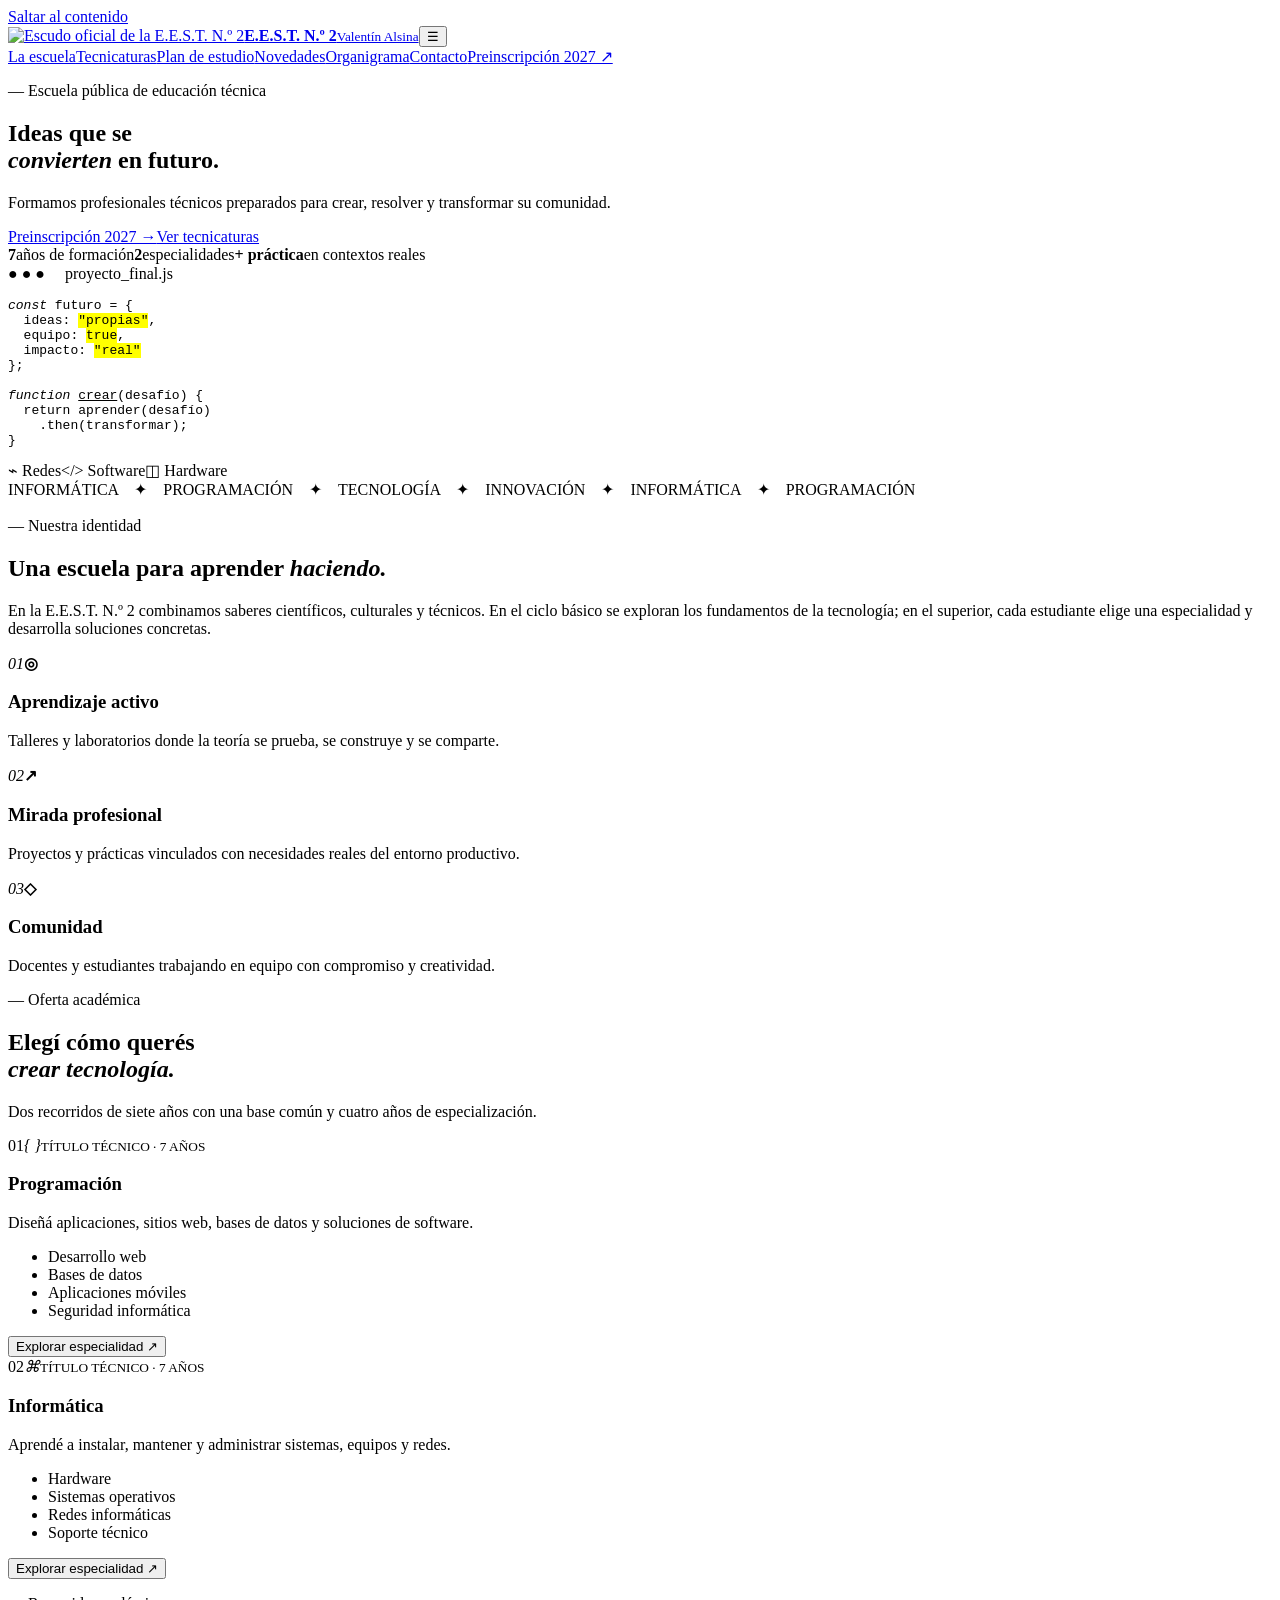
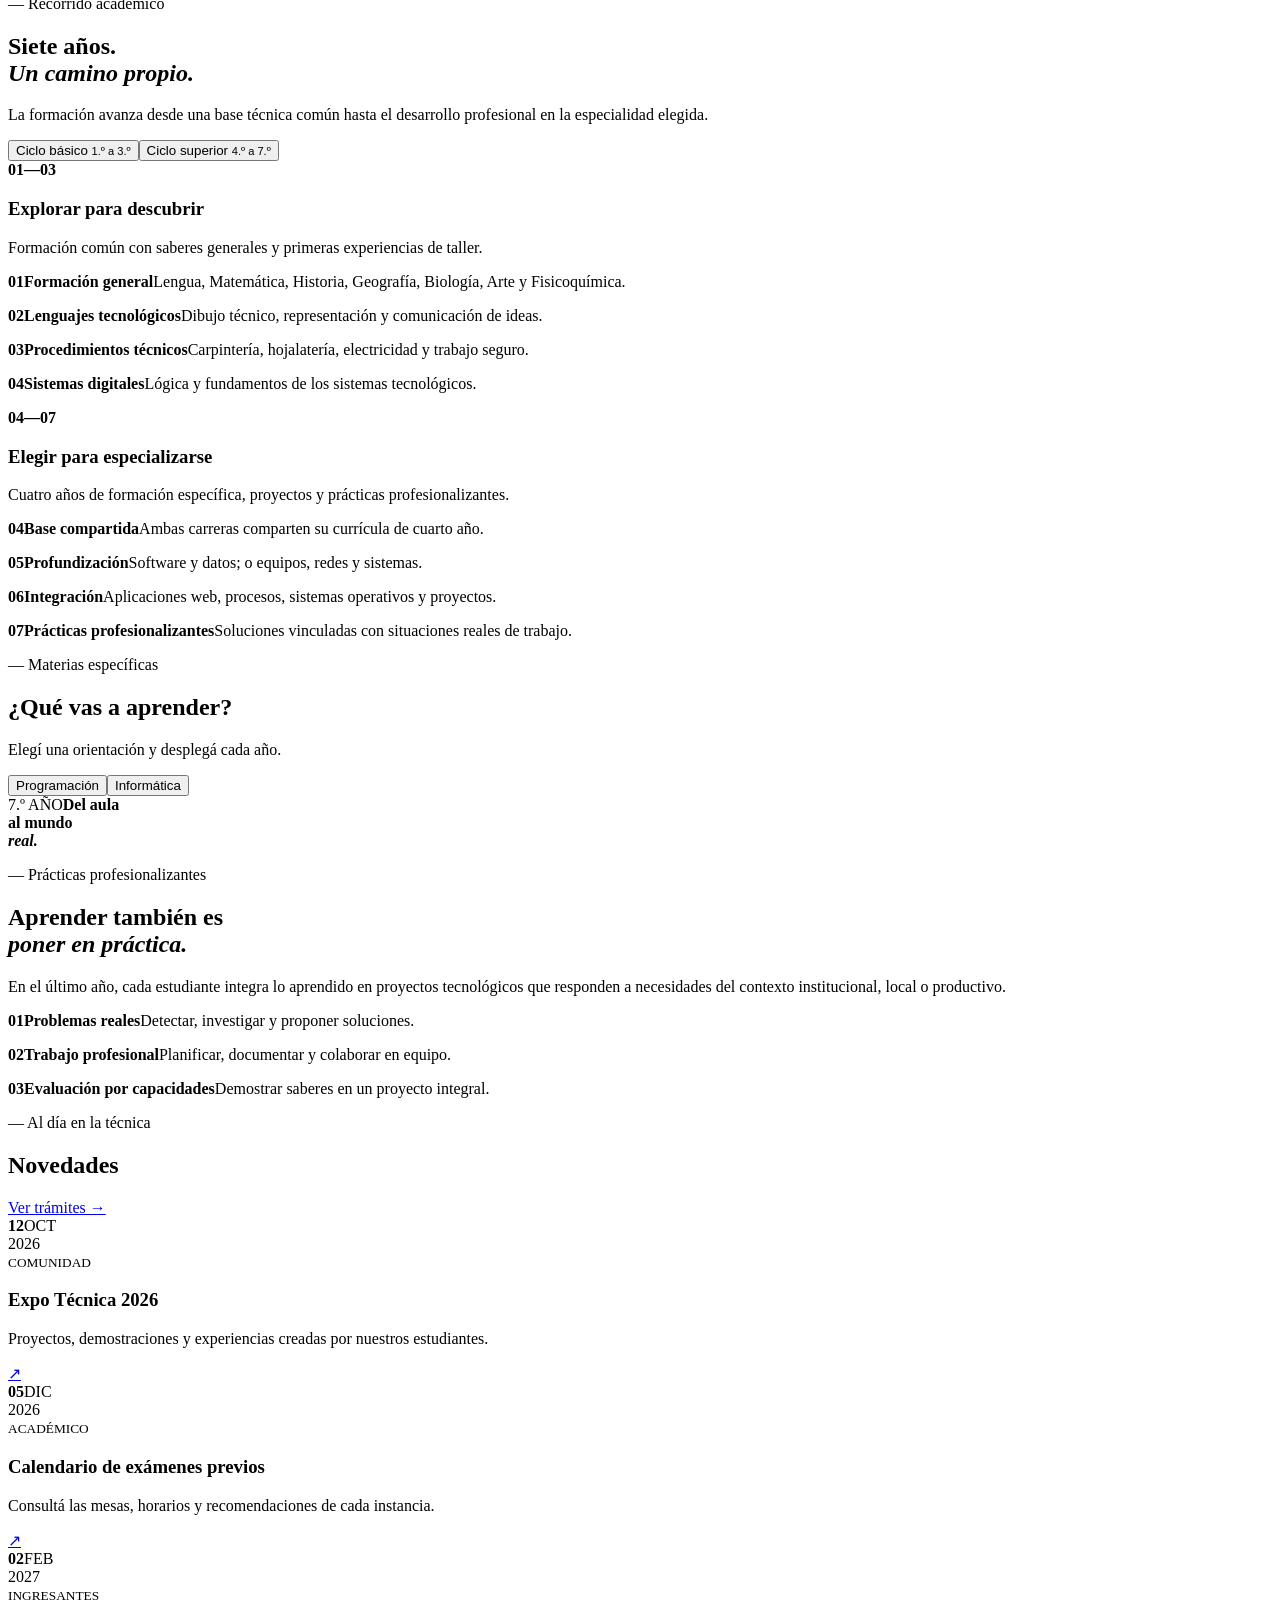
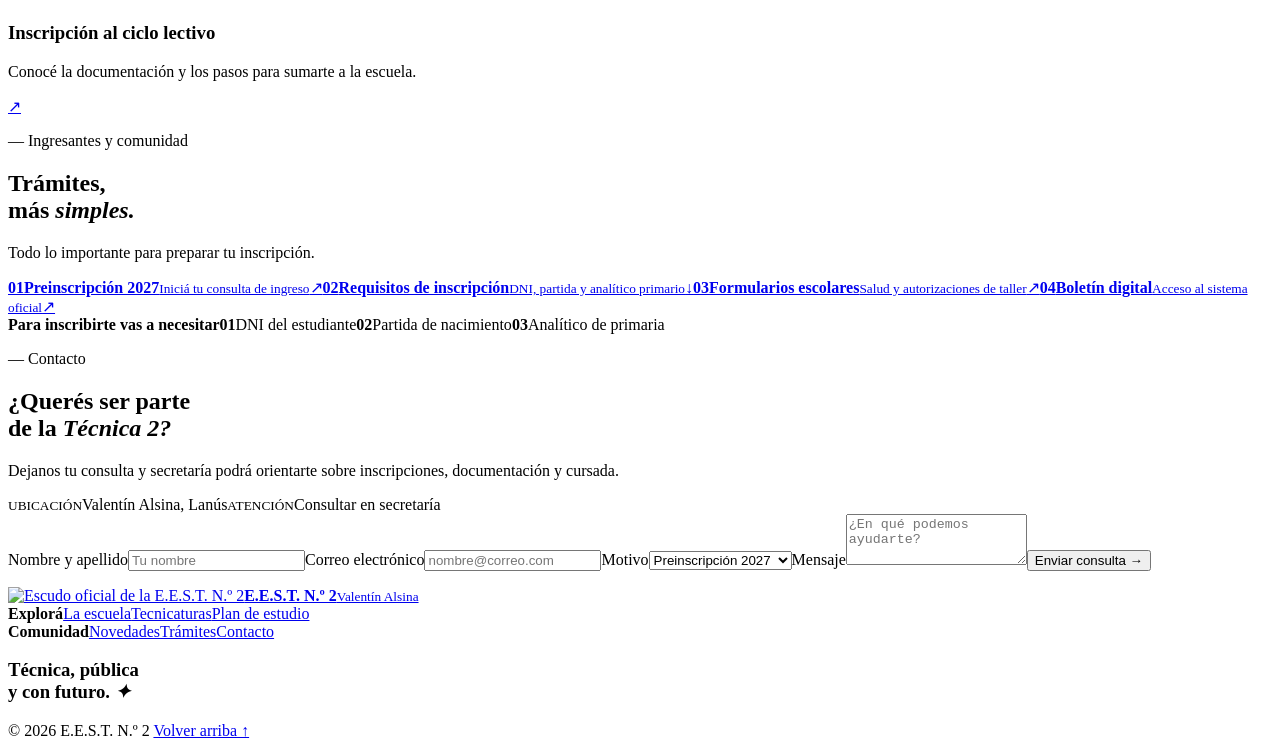
==== index.html @ 52949457 "Add files via upload" ====
<!doctype html>
<html lang="es"><head><meta charset="utf-8"><meta name="viewport" content="width=device-width,initial-scale=1"><meta name="description" content="Sitio institucional de la E.E.S.T. N.º 2 de Valentín Alsina"><title>E.E.S.T. N.º 2 | Valentín Alsina</title><link rel="preconnect" href="https://fonts.googleapis.com"><link rel="preconnect" href="https://fonts.gstatic.com" crossorigin><link href="https://fonts.googleapis.com/css2?family=DM+Sans:wght@400;500;600;700&family=Space+Grotesk:wght@500;600;700&display=swap" rel="stylesheet"><link rel="stylesheet" href="styles.css"></head>
<body><a class="skip" href="#main">Saltar al contenido</a>
<header><nav class="nav wrap"><a class="brand" href="#inicio"><img src="Escudo.png" alt="Escudo oficial de la E.E.S.T. N.º 2"><span><strong>E.E.S.T. N.º 2</strong><small>Valentín Alsina</small></span></a><button class="menu" aria-label="Abrir menú" aria-expanded="false">☰</button><div class="links"><a href="#escuela">La escuela</a><a href="#oferta">Tecnicaturas</a><a href="#plan">Plan de estudio</a><a href="#novedades">Novedades</a><a href="organigrama.html">Organigrama</a><a href="#contacto">Contacto</a><a class="top-cta" href="#tramites">Preinscripción 2027 ↗</a></div></nav></header>
<main id="main">
<section class="hero" id="inicio"><div class="wrap hero-grid"><div class="hero-copy reveal"><p class="eyebrow">— Escuela pública de educación técnica</p><h1>Ideas que se<br><em>convierten</em> en futuro.</h1><p class="lead">Formamos profesionales técnicos preparados para crear, resolver y transformar su comunidad.</p><div class="actions"><a class="btn yellow" href="#tramites">Preinscripción 2027 →</a><a class="btn outline" href="#oferta">Ver tecnicaturas</a></div><div class="stats"><span><b>7</b>años de formación</span><span><b>2</b>especialidades</span><span><b>+ práctica</b>en contextos reales</span></div></div><div class="visual reveal"><div class="code"><div class="dots">● ● ●　 proyecto_final.js</div><pre><i>const</i> futuro = {
  ideas: <mark>"propias"</mark>,
  equipo: <mark>true</mark>,
  impacto: <mark>"real"</mark>
};

<i>function</i> <u>crear</u>(desafío) {
  return aprender(desafío)
    .then(transformar);
}</pre></div><span class="chip c1">⌁ Redes</span><span class="chip c2">&lt;/&gt; Software</span><span class="chip c3">◫ Hardware</span></div></div><div class="ticker">INFORMÁTICA　✦　PROGRAMACIÓN　✦　TECNOLOGÍA　✦　INNOVACIÓN　✦　INFORMÁTICA　✦　PROGRAMACIÓN</div></section>

<section class="section" id="escuela"><div class="wrap intro"><div class="heading reveal"><p class="eyebrow blue">— Nuestra identidad</p><h2>Una escuela para aprender <em>haciendo.</em></h2></div><div class="intro-text reveal"><p>En la E.E.S.T. N.º 2 combinamos saberes científicos, culturales y técnicos. En el ciclo básico se exploran los fundamentos de la tecnología; en el superior, cada estudiante elige una especialidad y desarrolla soluciones concretas.</p></div></div><div class="wrap values"><article class="reveal"><i>01</i><b>◎</b><h3>Aprendizaje activo</h3><p>Talleres y laboratorios donde la teoría se prueba, se construye y se comparte.</p></article><article class="hot reveal"><i>02</i><b>↗</b><h3>Mirada profesional</h3><p>Proyectos y prácticas vinculados con necesidades reales del entorno productivo.</p></article><article class="reveal"><i>03</i><b>◇</b><h3>Comunidad</h3><p>Docentes y estudiantes trabajando en equipo con compromiso y creatividad.</p></article></div></section>

<section class="section dark" id="oferta"><div class="wrap"><div class="heading center reveal"><p class="eyebrow">— Oferta académica</p><h2>Elegí cómo querés<br><em>crear tecnología.</em></h2><p>Dos recorridos de siete años con una base común y cuatro años de especialización.</p></div><div class="programs"><article class="program cyan reveal"><span>01</span><i>{ }</i><small>TÍTULO TÉCNICO · 7 AÑOS</small><h3>Programación</h3><p>Diseñá aplicaciones, sitios web, bases de datos y soluciones de software.</p><ul><li>Desarrollo web</li><li>Bases de datos</li><li>Aplicaciones móviles</li><li>Seguridad informática</li></ul><button data-program="Programación">Explorar especialidad ↗</button></article><article class="program gold reveal"><span>02</span><i>⌘</i><small>TÍTULO TÉCNICO · 7 AÑOS</small><h3>Informática</h3><p>Aprendé a instalar, mantener y administrar sistemas, equipos y redes.</p><ul><li>Hardware</li><li>Sistemas operativos</li><li>Redes informáticas</li><li>Soporte técnico</li></ul><button data-program="Informática">Explorar especialidad ↗</button></article></div></div></section>

<section class="section white" id="plan"><div class="wrap"><div class="study-head reveal"><div class="heading"><p class="eyebrow blue">— Recorrido académico</p><h2>Siete años.<br><em>Un camino propio.</em></h2></div><p>La formación avanza desde una base técnica común hasta el desarrollo profesional en la especialidad elegida.</p></div><div class="tabs" role="tablist"><button class="active" data-cycle="basico">Ciclo básico <small>1.º a 3.º</small></button><button data-cycle="superior">Ciclo superior <small>4.º a 7.º</small></button></div><div class="cycle active" id="basico"><aside><b>01—03</b><h3>Explorar para descubrir</h3><p>Formación común con saberes generales y primeras experiencias de taller.</p></aside><div class="subjects"><p><b>01</b><span><strong>Formación general</strong>Lengua, Matemática, Historia, Geografía, Biología, Arte y Fisicoquímica.</span></p><p><b>02</b><span><strong>Lenguajes tecnológicos</strong>Dibujo técnico, representación y comunicación de ideas.</span></p><p><b>03</b><span><strong>Procedimientos técnicos</strong>Carpintería, hojalatería, electricidad y trabajo seguro.</span></p><p><b>04</b><span><strong>Sistemas digitales</strong>Lógica y fundamentos de los sistemas tecnológicos.</span></p></div></div><div class="cycle" id="superior"><aside><b>04—07</b><h3>Elegir para especializarse</h3><p>Cuatro años de formación específica, proyectos y prácticas profesionalizantes.</p></aside><div class="subjects"><p><b>04</b><span><strong>Base compartida</strong>Ambas carreras comparten su currícula de cuarto año.</span></p><p><b>05</b><span><strong>Profundización</strong>Software y datos; o equipos, redes y sistemas.</span></p><p><b>06</b><span><strong>Integración</strong>Aplicaciones web, procesos, sistemas operativos y proyectos.</span></p><p><b>07</b><span><strong>Prácticas profesionalizantes</strong>Soluciones vinculadas con situaciones reales de trabajo.</span></p></div></div></div></section>

<section class="section"><div class="wrap narrow"><div class="heading reveal"><p class="eyebrow blue">— Materias específicas</p><h2>¿Qué vas a aprender?</h2><p>Elegí una orientación y desplegá cada año.</p></div><div class="orient"><button class="active" data-orient="prog">Programación</button><button data-orient="info">Informática</button></div><div id="accordion"></div></div></section>

<section class="section practice"><div class="wrap practice-grid"><div class="practice-art reveal"><span>7.º AÑO</span><b>Del aula<br>al mundo<br><em>real.</em></b></div><div class="practice-copy reveal"><p class="eyebrow">— Prácticas profesionalizantes</p><h2>Aprender también es<br><em>poner en práctica.</em></h2><p>En el último año, cada estudiante integra lo aprendido en proyectos tecnológicos que responden a necesidades del contexto institucional, local o productivo.</p><div class="points"><p><b>01</b><span><strong>Problemas reales</strong>Detectar, investigar y proponer soluciones.</span></p><p><b>02</b><span><strong>Trabajo profesional</strong>Planificar, documentar y colaborar en equipo.</span></p><p><b>03</b><span><strong>Evaluación por capacidades</strong>Demostrar saberes en un proyecto integral.</span></p></div></div></div></section>

<section class="section" id="novedades"><div class="wrap"><div class="news-head reveal"><div class="heading"><p class="eyebrow blue">— Al día en la técnica</p><h2>Novedades</h2></div><a class="text-link" href="#tramites">Ver trámites →</a></div><div class="news"><article class="cyan reveal"><time><b>12</b>OCT<br>2026</time><div><small>COMUNIDAD</small><h3>Expo Técnica 2026</h3><p>Proyectos, demostraciones y experiencias creadas por nuestros estudiantes.</p><a href="#contacto">↗</a></div></article><article class="reveal"><time><b>05</b>DIC<br>2026</time><div><small>ACADÉMICO</small><h3>Calendario de exámenes previos</h3><p>Consultá las mesas, horarios y recomendaciones de cada instancia.</p><a href="#contacto">↗</a></div></article><article class="reveal"><time><b>02</b>FEB<br>2027</time><div><small>INGRESANTES</small><h3>Inscripción al ciclo lectivo</h3><p>Conocé la documentación y los pasos para sumarte a la escuela.</p><a href="#tramites">↗</a></div></article></div></div></section>

<section class="section white" id="tramites"><div class="wrap procedures"><div class="heading reveal"><p class="eyebrow blue">— Ingresantes y comunidad</p><h2>Trámites,<br>más <em>simples.</em></h2><p>Todo lo importante para preparar tu inscripción.</p></div><div class="procedure-list reveal"><a href="#contacto"><b>01</b><span><strong>Preinscripción 2027</strong><small>Iniciá tu consulta de ingreso</small></span>↗</a><a href="#requisitos"><b>02</b><span><strong>Requisitos de inscripción</strong><small>DNI, partida y analítico primario</small></span>↓</a><a href="#contacto"><b>03</b><span><strong>Formularios escolares</strong><small>Salud y autorizaciones de taller</small></span>↗</a><a href="#contacto"><b>04</b><span><strong>Boletín digital</strong><small>Acceso al sistema oficial</small></span>↗</a></div></div><div class="wrap requirements" id="requisitos"><strong>Para inscribirte vas a necesitar</strong><span><b>01</b>DNI del estudiante</span><span><b>02</b>Partida de nacimiento</span><span><b>03</b>Analítico de primaria</span></div></section>

<section class="contact" id="contacto"><div class="wrap contact-grid"><div class="heading reveal"><p class="eyebrow">— Contacto</p><h2>¿Querés ser parte<br>de la <em>Técnica 2?</em></h2><p>Dejanos tu consulta y secretaría podrá orientarte sobre inscripciones, documentación y cursada.</p><div class="contact-data"><span><small>UBICACIÓN</small>Valentín Alsina, Lanús</span><span><small>ATENCIÓN</small>Consultar en secretaría</span></div></div><form class="reveal" id="form"><label>Nombre y apellido<input required placeholder="Tu nombre"></label><label>Correo electrónico<input required type="email" placeholder="nombre@correo.com"></label><label>Motivo<select><option>Preinscripción 2027</option><option>Consulta académica</option><option>Documentación</option><option>Otra consulta</option></select></label><label class="wide">Mensaje<textarea required rows="3" placeholder="¿En qué podemos ayudarte?"></textarea></label><button class="btn yellow wide">Enviar consulta →</button><p class="status wide" role="status"></p></form></div></section>
</main>
<footer><div class="wrap footer"><a class="brand" href="#inicio"><img src="Escudo.png" alt="Escudo oficial de la E.E.S.T. N.º 2"><span><strong>E.E.S.T. N.º 2</strong><small>Valentín Alsina</small></span></a><div><strong>Explorá</strong><a href="#escuela">La escuela</a><a href="#oferta">Tecnicaturas</a><a href="#plan">Plan de estudio</a></div><div><strong>Comunidad</strong><a href="#novedades">Novedades</a><a href="#tramites">Trámites</a><a href="#contacto">Contacto</a></div><h3>Técnica, pública<br>y con futuro. <em>✦</em></h3></div><div class="wrap copy">© 2026 E.E.S.T. N.º 2 <a href="#inicio">Volver arriba ↑</a></div></footer>
<dialog><button class="close">×</button><div id="modal"></div></dialog><script src="script.js"></script></body></html>
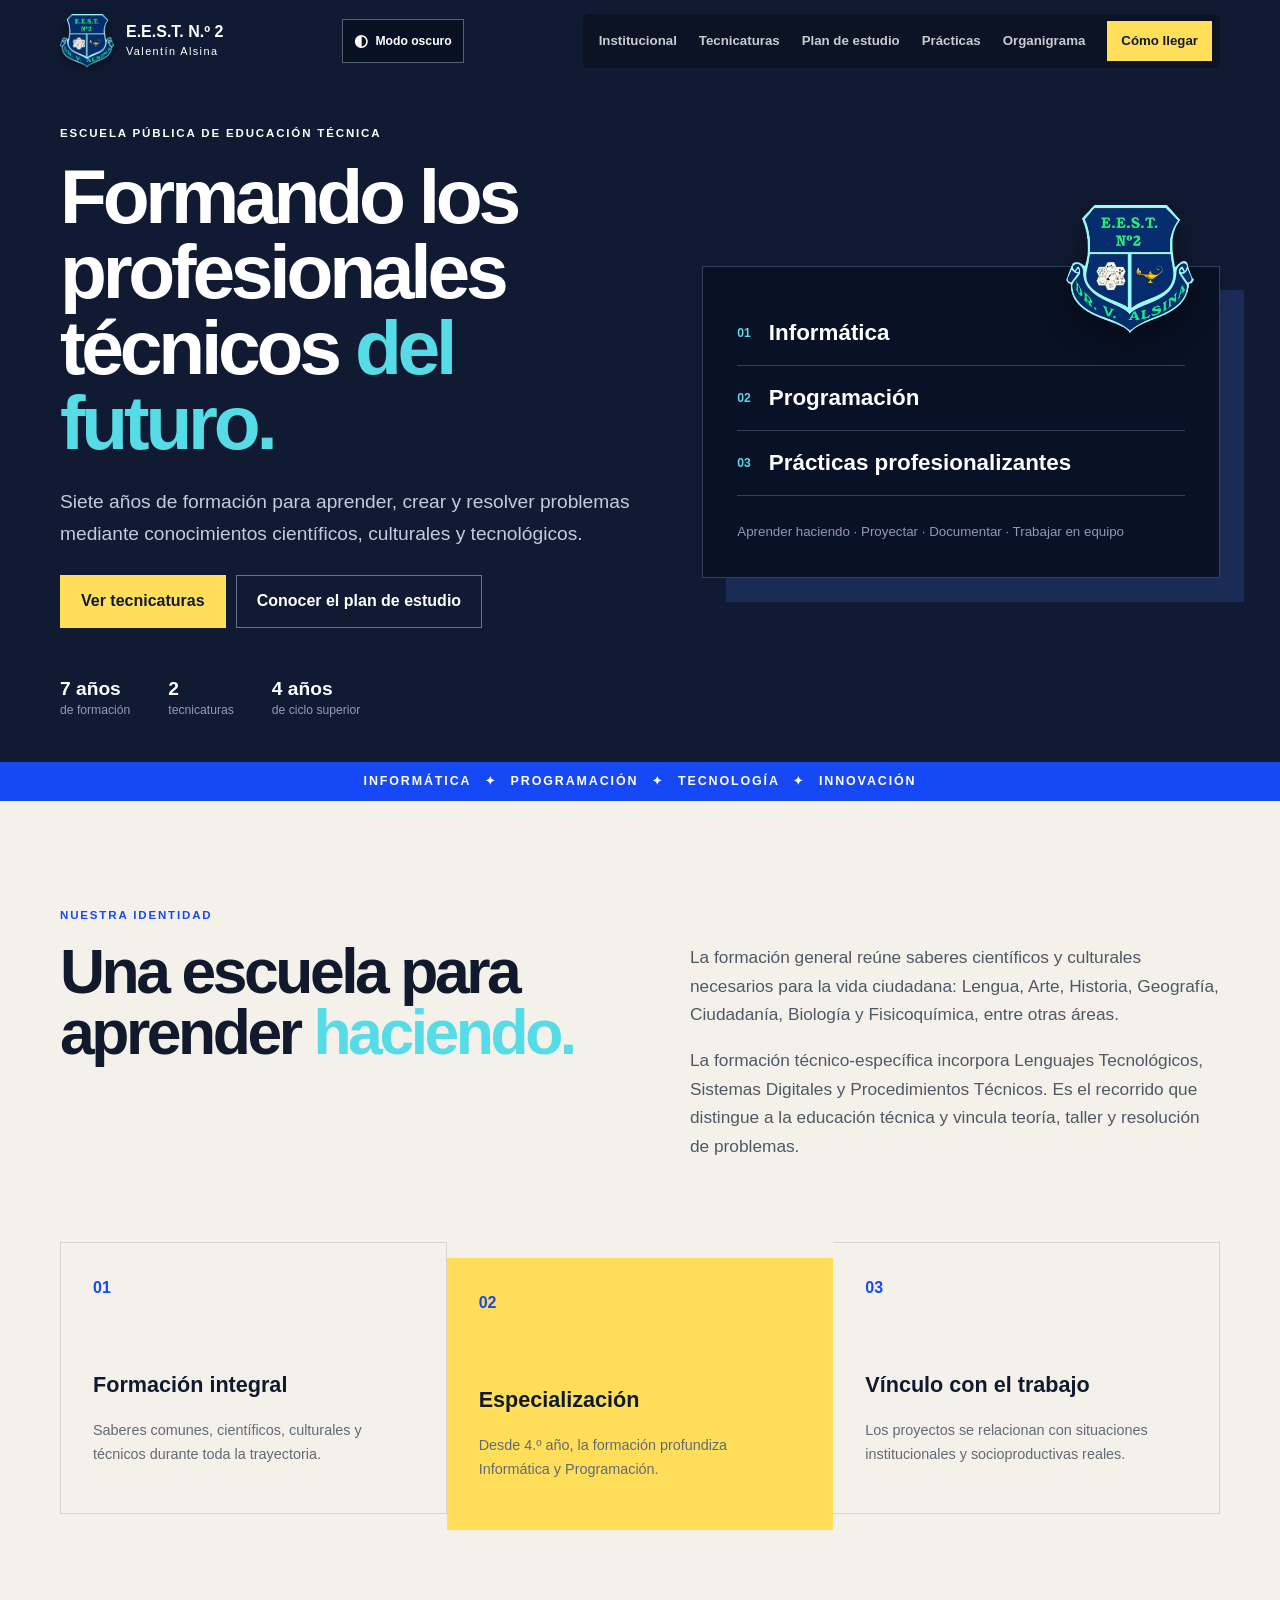
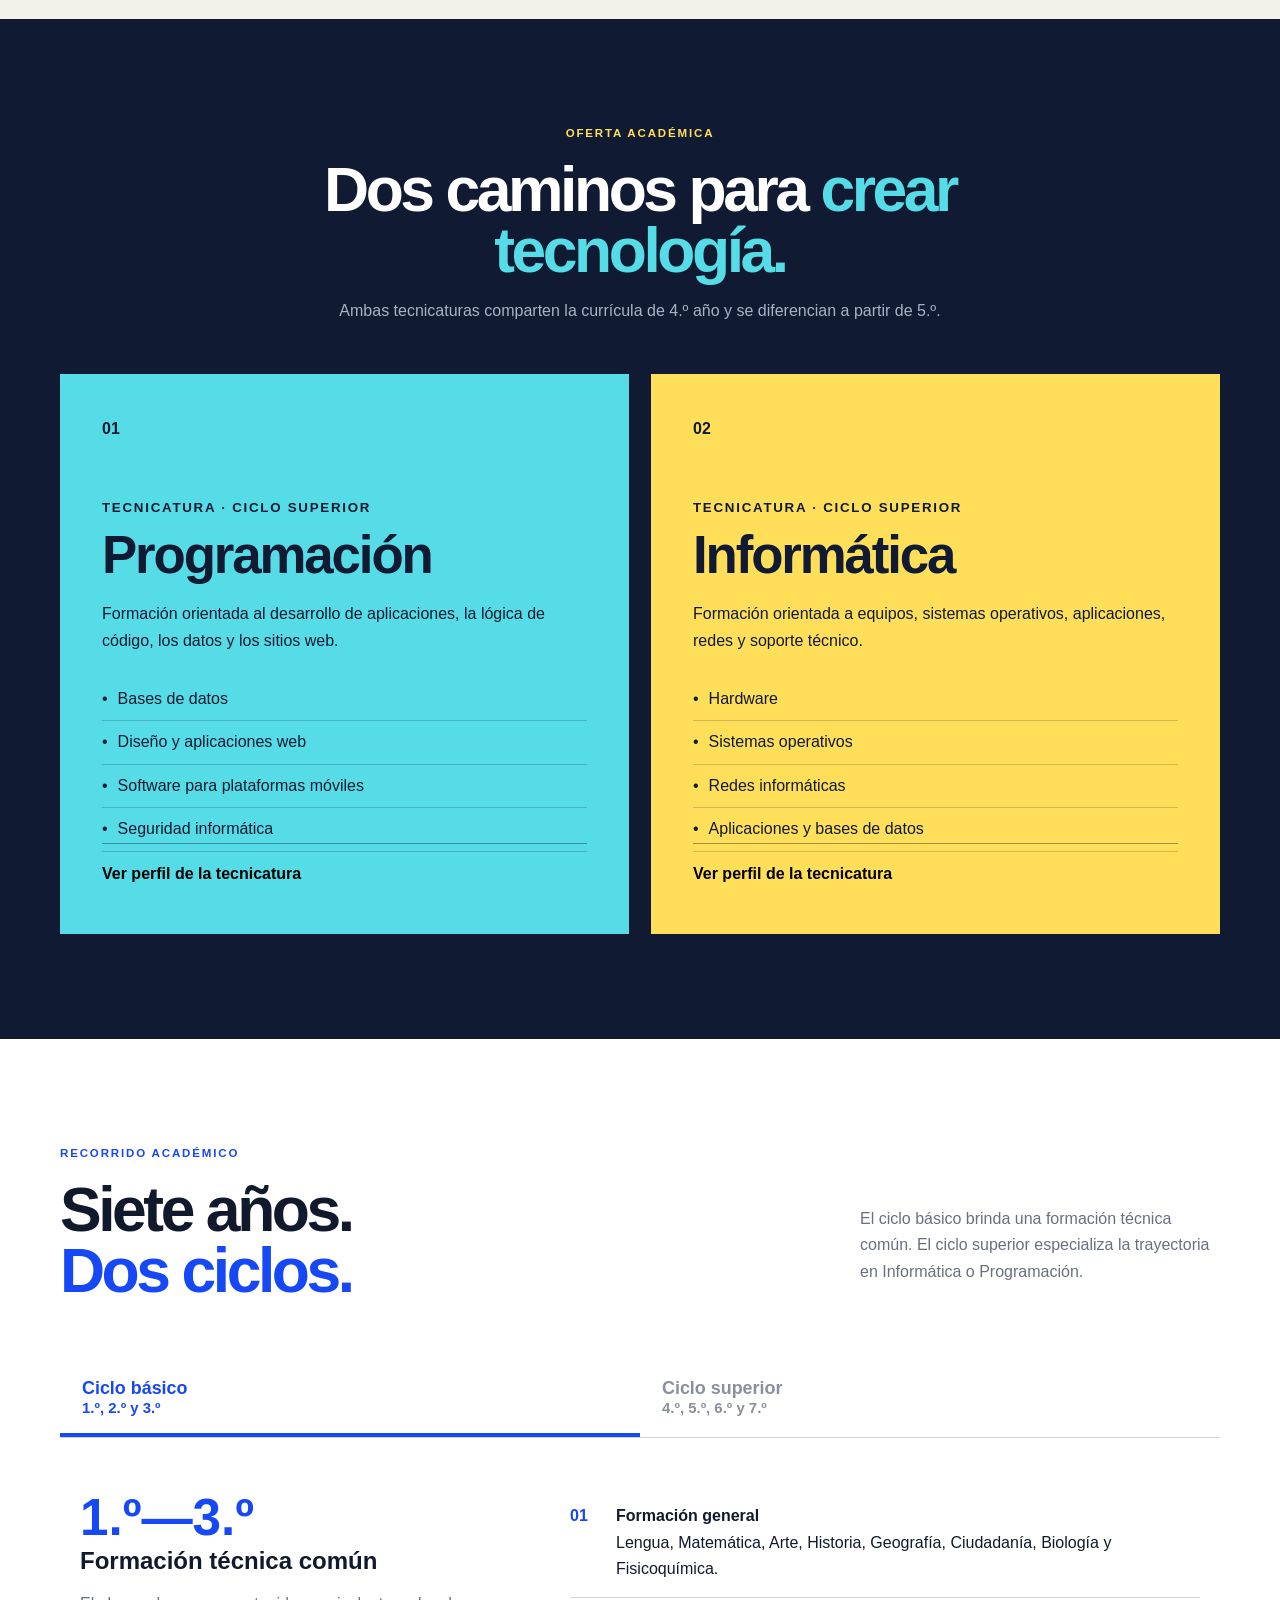
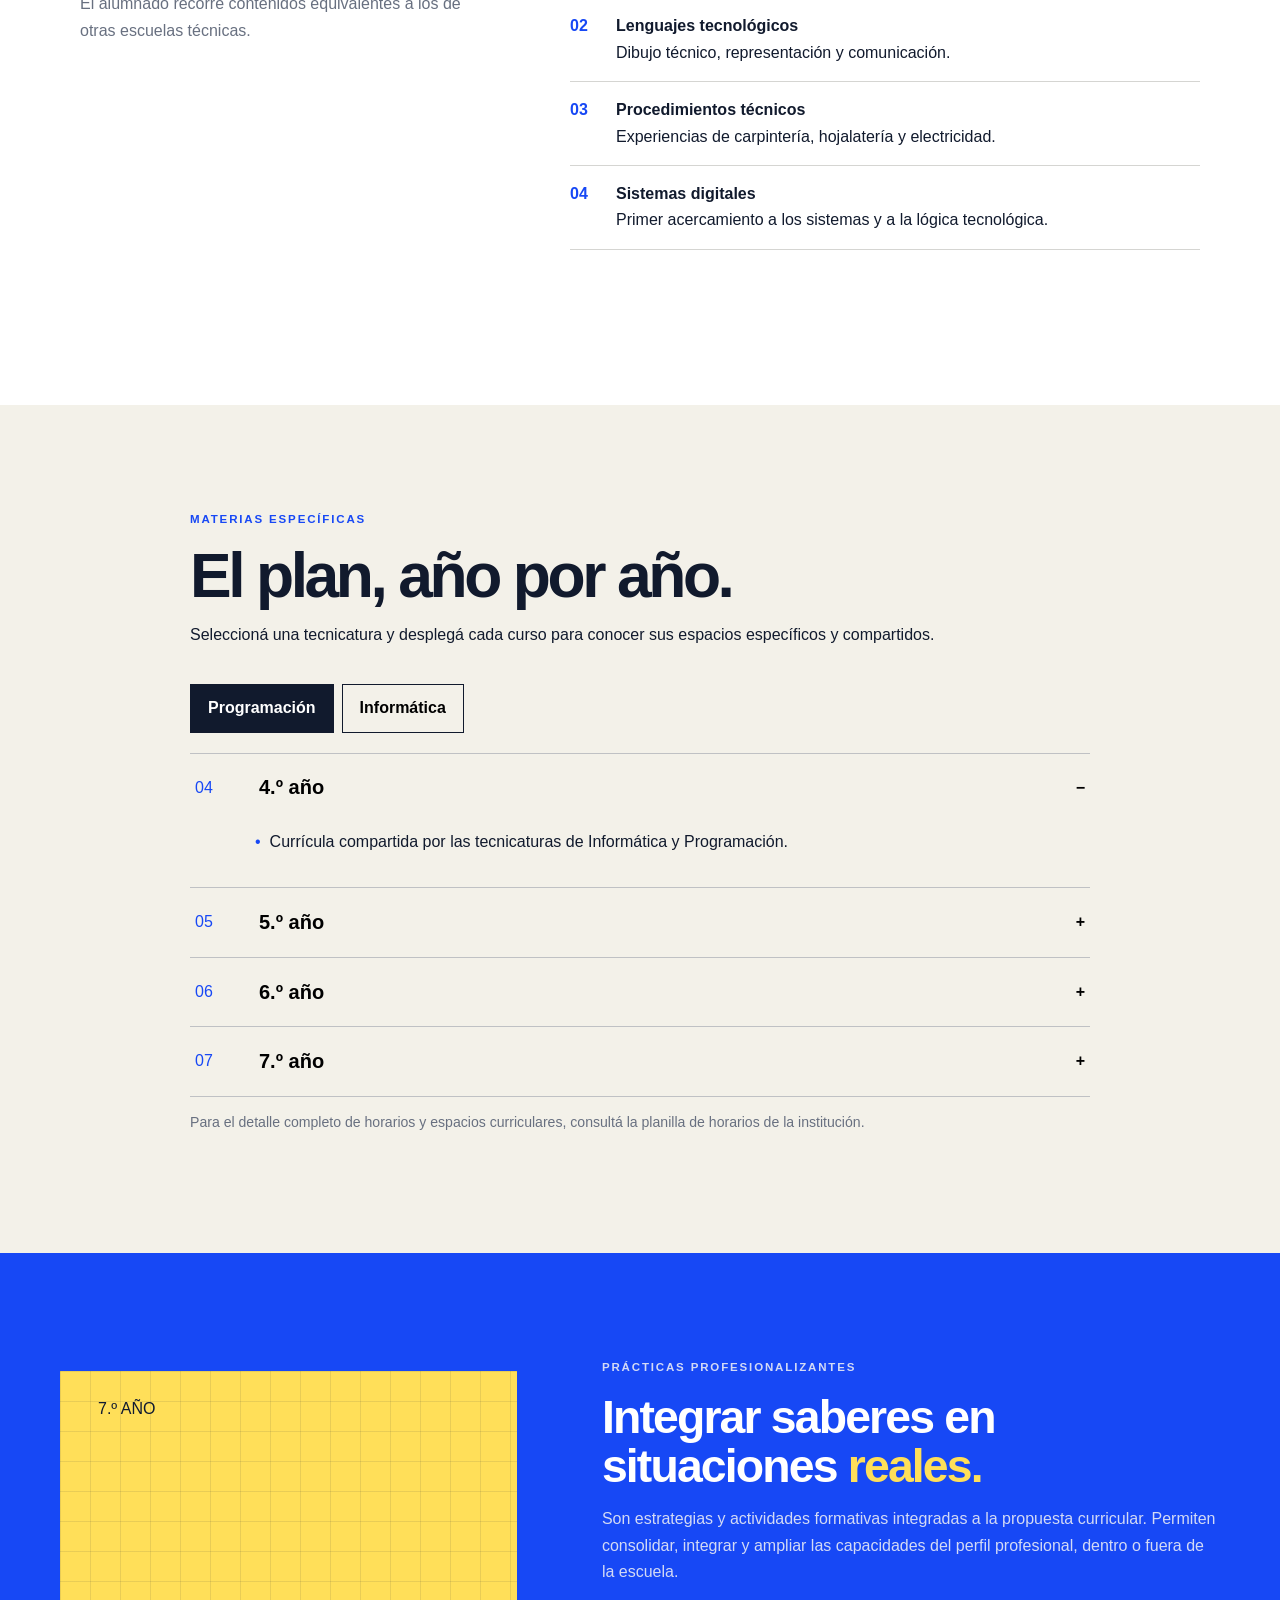
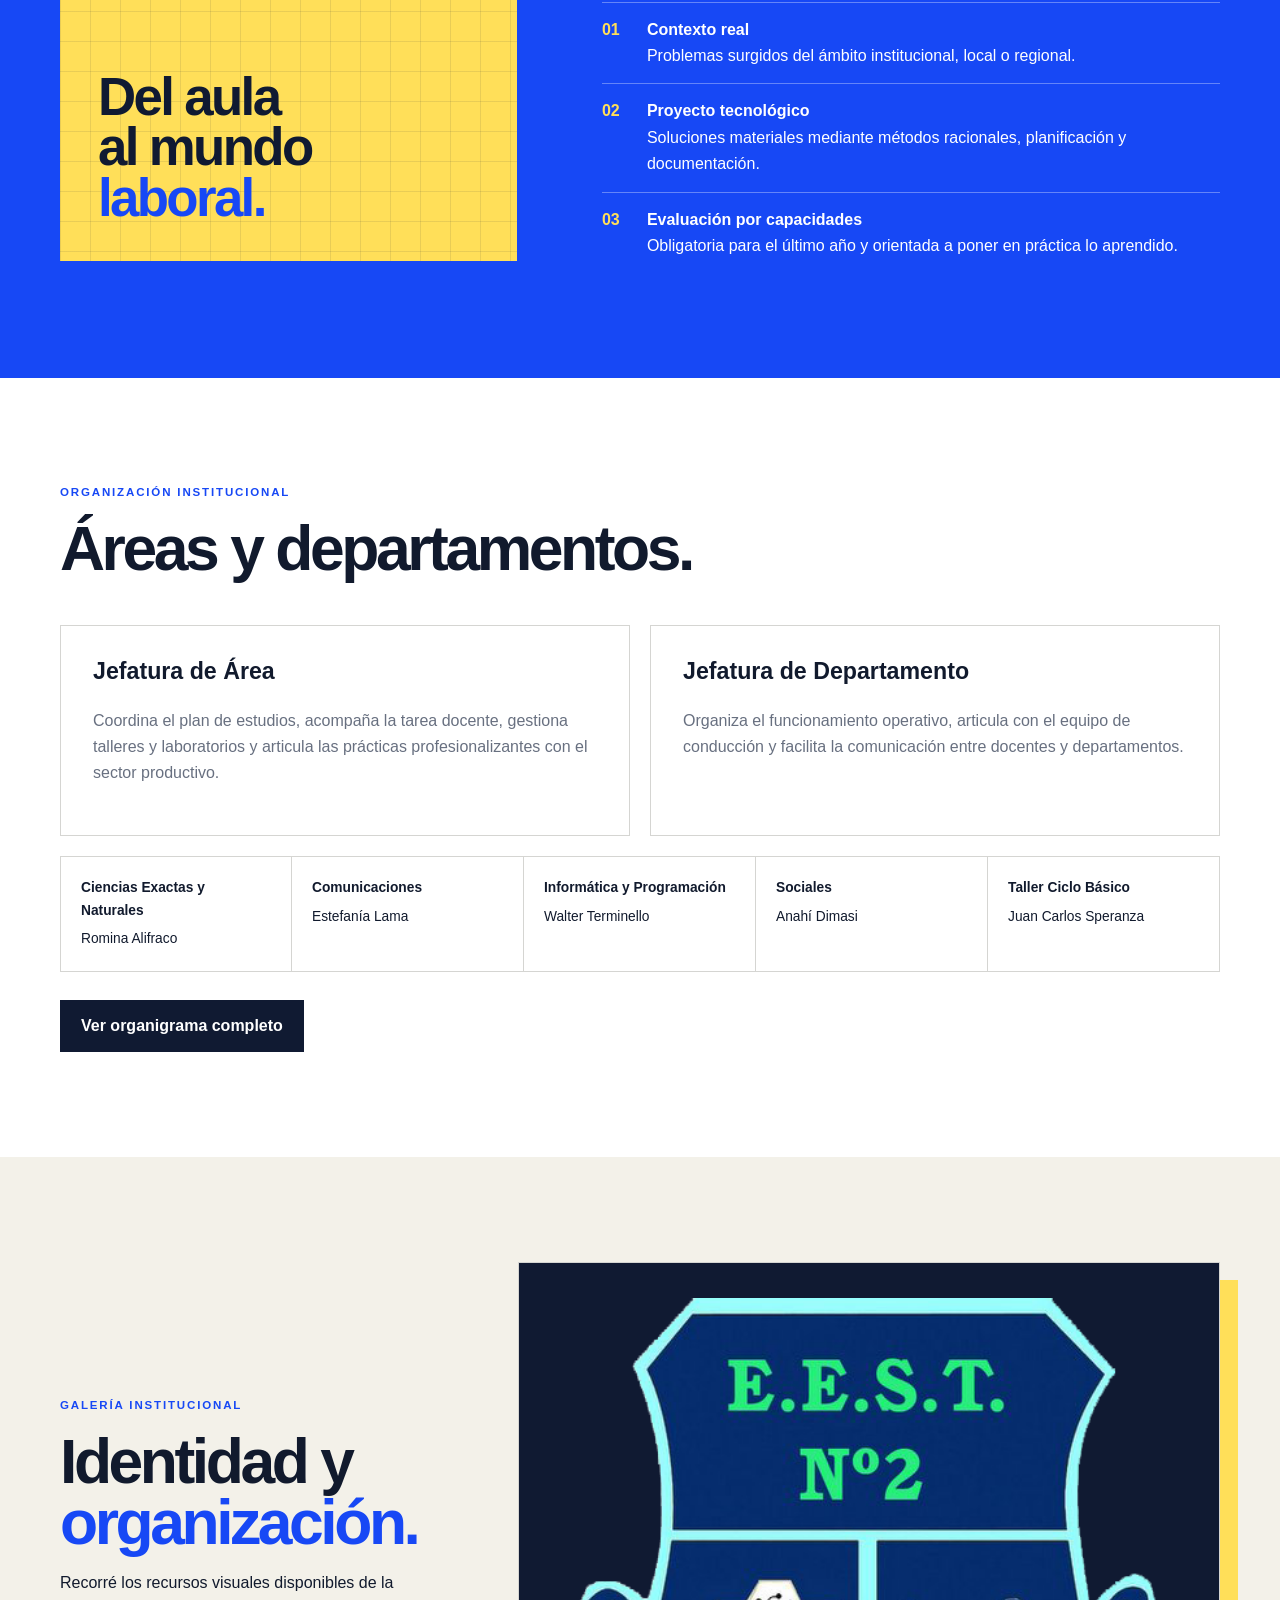
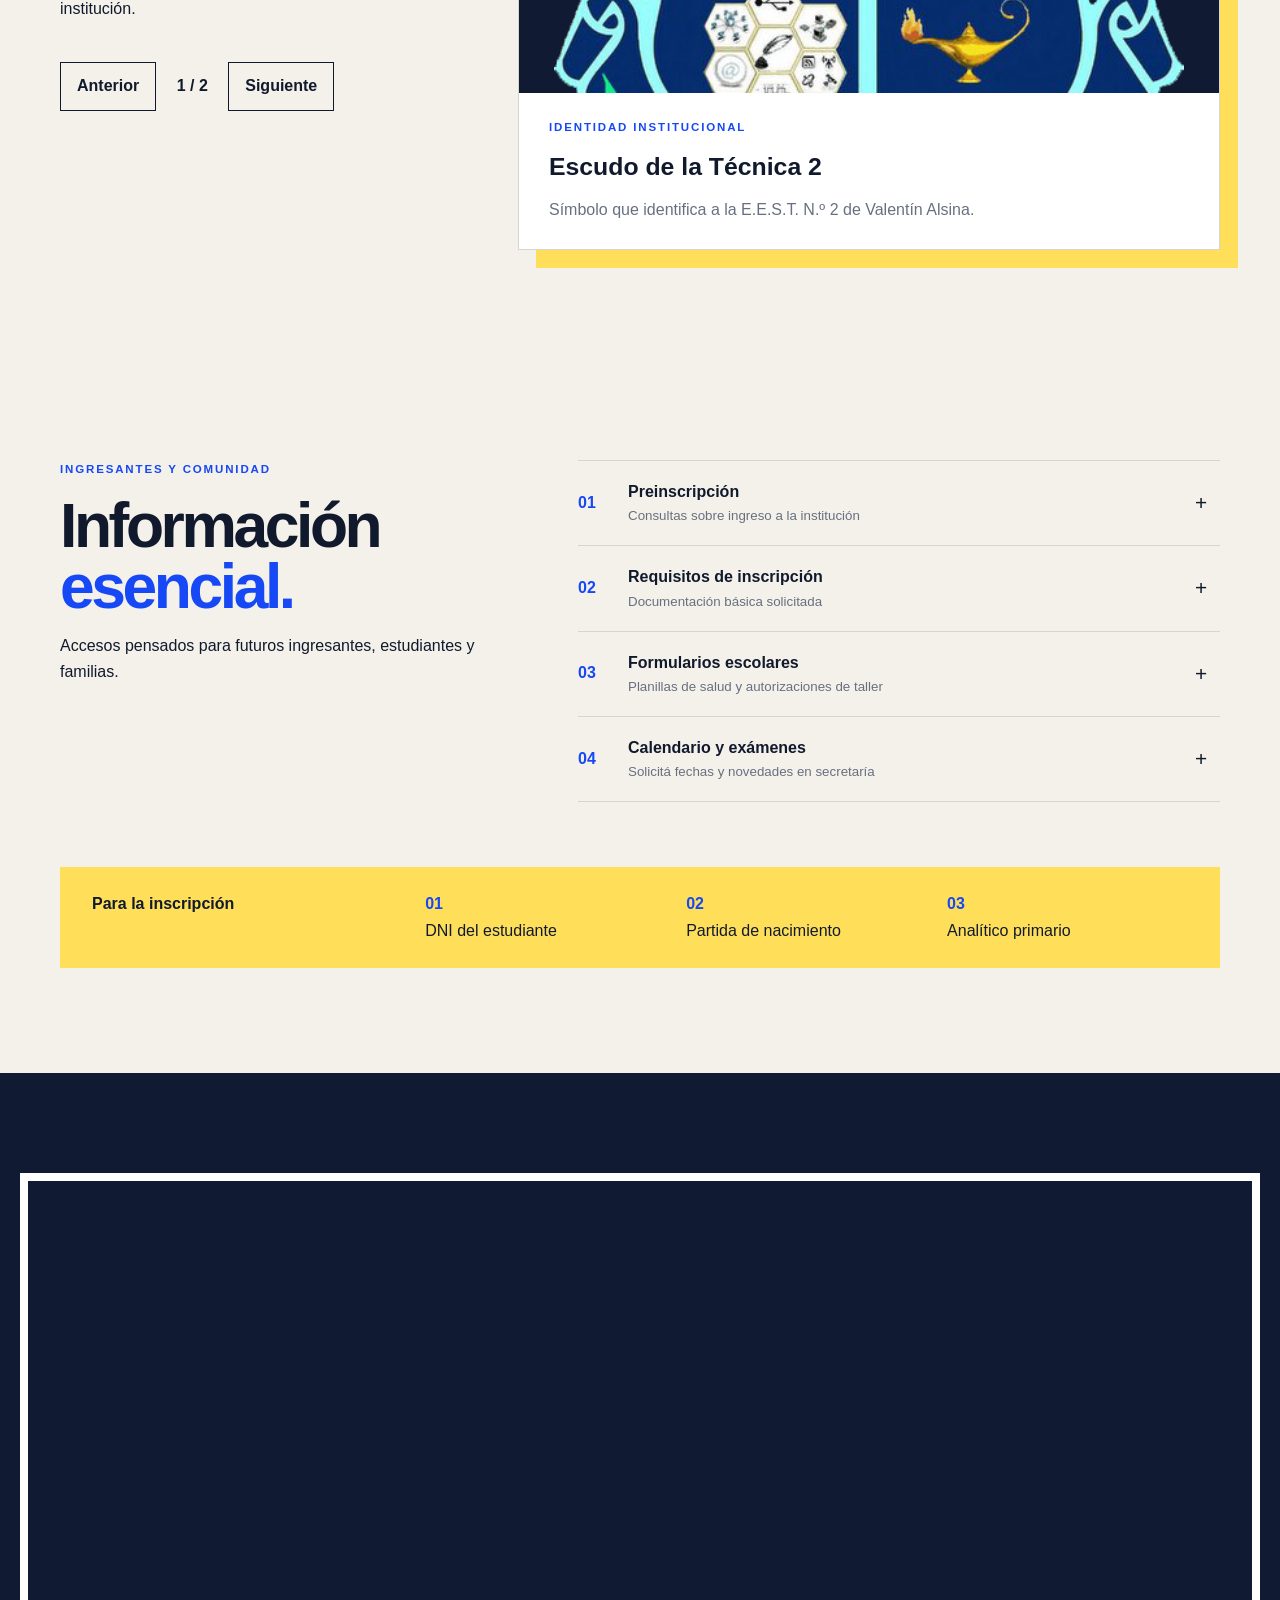
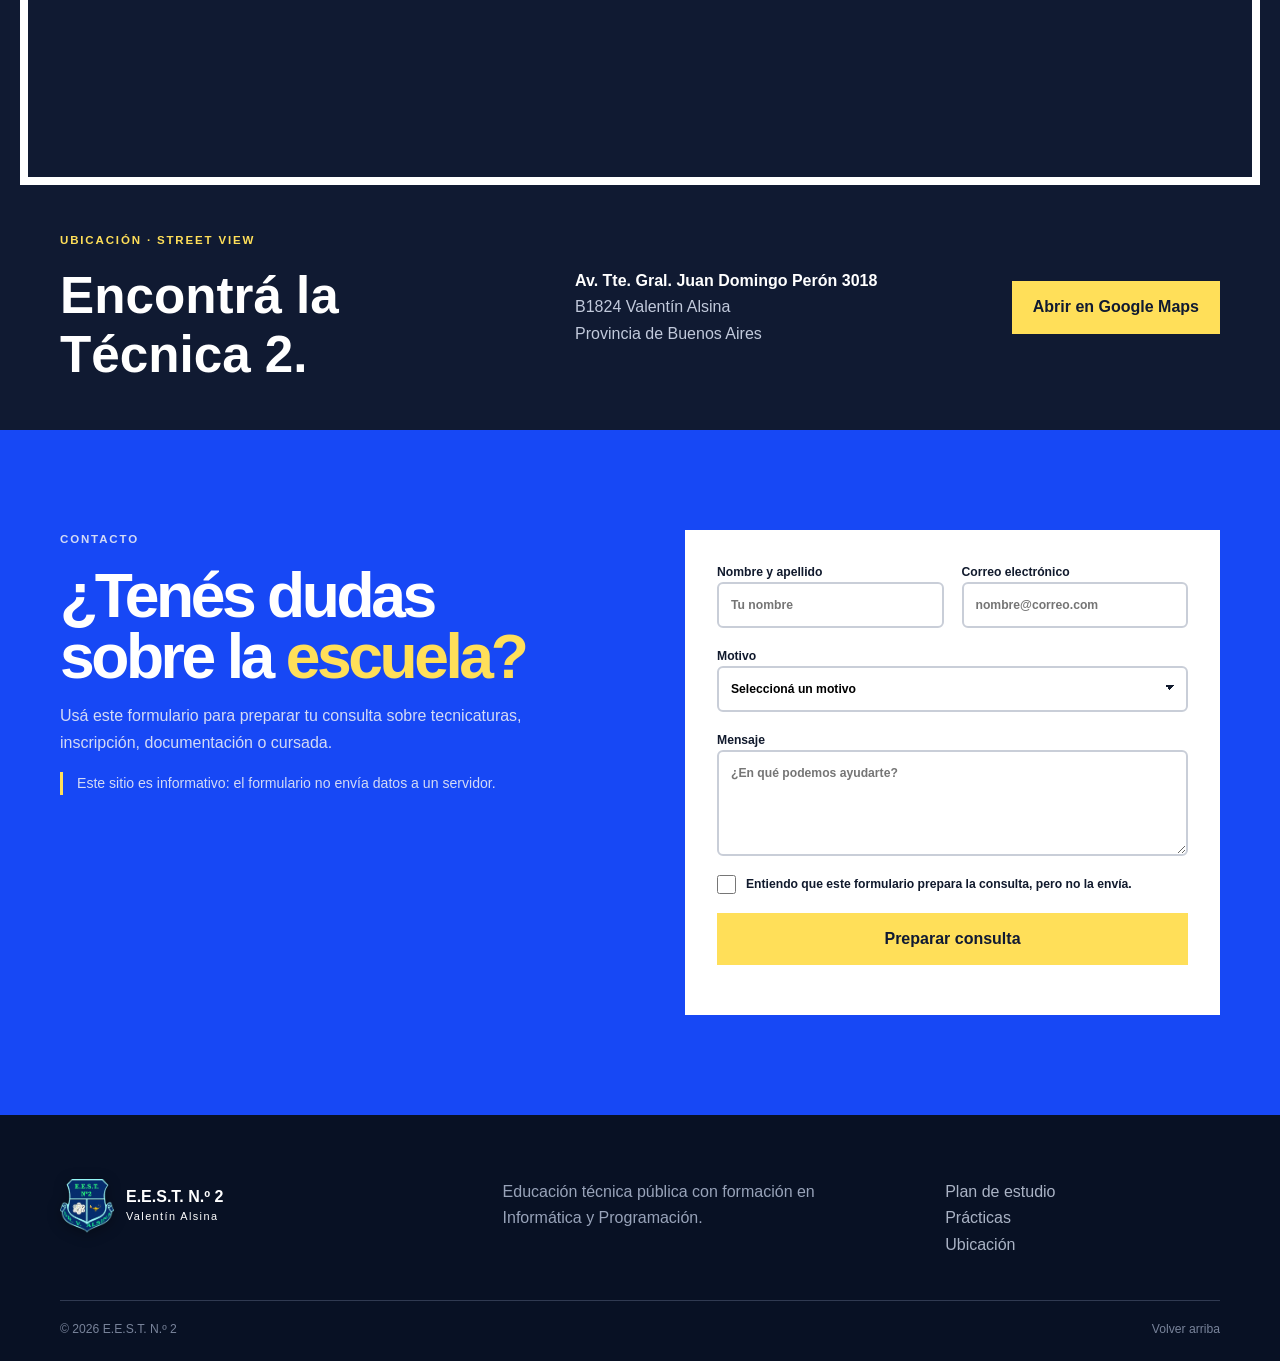
==== commit 1be0e2de: "Add files via upload" ====
--- a/index.html
+++ b/index.html
@@ -1,34 +1,62 @@
 <!doctype html>
-<html lang="es"><head><meta charset="utf-8"><meta name="viewport" content="width=device-width,initial-scale=1"><meta name="description" content="Sitio institucional de la E.E.S.T. N.º 2 de Valentín Alsina"><title>E.E.S.T. N.º 2 | Valentín Alsina</title><link rel="preconnect" href="https://fonts.googleapis.com"><link rel="preconnect" href="https://fonts.gstatic.com" crossorigin><link href="https://fonts.googleapis.com/css2?family=DM+Sans:wght@400;500;600;700&family=Space+Grotesk:wght@500;600;700&display=swap" rel="stylesheet"><link rel="stylesheet" href="styles.css"></head>
-<body><a class="skip" href="#main">Saltar al contenido</a>
-<header><nav class="nav wrap"><a class="brand" href="#inicio"><img src="Escudo.png" alt="Escudo oficial de la E.E.S.T. N.º 2"><span><strong>E.E.S.T. N.º 2</strong><small>Valentín Alsina</small></span></a><button class="menu" aria-label="Abrir menú" aria-expanded="false">☰</button><div class="links"><a href="#escuela">La escuela</a><a href="#oferta">Tecnicaturas</a><a href="#plan">Plan de estudio</a><a href="#novedades">Novedades</a><a href="organigrama.html">Organigrama</a><a href="#contacto">Contacto</a><a class="top-cta" href="#tramites">Preinscripción 2027 ↗</a></div></nav></header>
-<main id="main">
-<section class="hero" id="inicio"><div class="wrap hero-grid"><div class="hero-copy reveal"><p class="eyebrow">— Escuela pública de educación técnica</p><h1>Ideas que se<br><em>convierten</em> en futuro.</h1><p class="lead">Formamos profesionales técnicos preparados para crear, resolver y transformar su comunidad.</p><div class="actions"><a class="btn yellow" href="#tramites">Preinscripción 2027 →</a><a class="btn outline" href="#oferta">Ver tecnicaturas</a></div><div class="stats"><span><b>7</b>años de formación</span><span><b>2</b>especialidades</span><span><b>+ práctica</b>en contextos reales</span></div></div><div class="visual reveal"><div class="code"><div class="dots">● ● ●　 proyecto_final.js</div><pre><i>const</i> futuro = {
-  ideas: <mark>"propias"</mark>,
-  equipo: <mark>true</mark>,
-  impacto: <mark>"real"</mark>
-};
-
-<i>function</i> <u>crear</u>(desafío) {
-  return aprender(desafío)
-    .then(transformar);
-}</pre></div><span class="chip c1">⌁ Redes</span><span class="chip c2">&lt;/&gt; Software</span><span class="chip c3">◫ Hardware</span></div></div><div class="ticker">INFORMÁTICA　✦　PROGRAMACIÓN　✦　TECNOLOGÍA　✦　INNOVACIÓN　✦　INFORMÁTICA　✦　PROGRAMACIÓN</div></section>
-
-<section class="section" id="escuela"><div class="wrap intro"><div class="heading reveal"><p class="eyebrow blue">— Nuestra identidad</p><h2>Una escuela para aprender <em>haciendo.</em></h2></div><div class="intro-text reveal"><p>En la E.E.S.T. N.º 2 combinamos saberes científicos, culturales y técnicos. En el ciclo básico se exploran los fundamentos de la tecnología; en el superior, cada estudiante elige una especialidad y desarrolla soluciones concretas.</p></div></div><div class="wrap values"><article class="reveal"><i>01</i><b>◎</b><h3>Aprendizaje activo</h3><p>Talleres y laboratorios donde la teoría se prueba, se construye y se comparte.</p></article><article class="hot reveal"><i>02</i><b>↗</b><h3>Mirada profesional</h3><p>Proyectos y prácticas vinculados con necesidades reales del entorno productivo.</p></article><article class="reveal"><i>03</i><b>◇</b><h3>Comunidad</h3><p>Docentes y estudiantes trabajando en equipo con compromiso y creatividad.</p></article></div></section>
-
-<section class="section dark" id="oferta"><div class="wrap"><div class="heading center reveal"><p class="eyebrow">— Oferta académica</p><h2>Elegí cómo querés<br><em>crear tecnología.</em></h2><p>Dos recorridos de siete años con una base común y cuatro años de especialización.</p></div><div class="programs"><article class="program cyan reveal"><span>01</span><i>{ }</i><small>TÍTULO TÉCNICO · 7 AÑOS</small><h3>Programación</h3><p>Diseñá aplicaciones, sitios web, bases de datos y soluciones de software.</p><ul><li>Desarrollo web</li><li>Bases de datos</li><li>Aplicaciones móviles</li><li>Seguridad informática</li></ul><button data-program="Programación">Explorar especialidad ↗</button></article><article class="program gold reveal"><span>02</span><i>⌘</i><small>TÍTULO TÉCNICO · 7 AÑOS</small><h3>Informática</h3><p>Aprendé a instalar, mantener y administrar sistemas, equipos y redes.</p><ul><li>Hardware</li><li>Sistemas operativos</li><li>Redes informáticas</li><li>Soporte técnico</li></ul><button data-program="Informática">Explorar especialidad ↗</button></article></div></div></section>
-
-<section class="section white" id="plan"><div class="wrap"><div class="study-head reveal"><div class="heading"><p class="eyebrow blue">— Recorrido académico</p><h2>Siete años.<br><em>Un camino propio.</em></h2></div><p>La formación avanza desde una base técnica común hasta el desarrollo profesional en la especialidad elegida.</p></div><div class="tabs" role="tablist"><button class="active" data-cycle="basico">Ciclo básico <small>1.º a 3.º</small></button><button data-cycle="superior">Ciclo superior <small>4.º a 7.º</small></button></div><div class="cycle active" id="basico"><aside><b>01—03</b><h3>Explorar para descubrir</h3><p>Formación común con saberes generales y primeras experiencias de taller.</p></aside><div class="subjects"><p><b>01</b><span><strong>Formación general</strong>Lengua, Matemática, Historia, Geografía, Biología, Arte y Fisicoquímica.</span></p><p><b>02</b><span><strong>Lenguajes tecnológicos</strong>Dibujo técnico, representación y comunicación de ideas.</span></p><p><b>03</b><span><strong>Procedimientos técnicos</strong>Carpintería, hojalatería, electricidad y trabajo seguro.</span></p><p><b>04</b><span><strong>Sistemas digitales</strong>Lógica y fundamentos de los sistemas tecnológicos.</span></p></div></div><div class="cycle" id="superior"><aside><b>04—07</b><h3>Elegir para especializarse</h3><p>Cuatro años de formación específica, proyectos y prácticas profesionalizantes.</p></aside><div class="subjects"><p><b>04</b><span><strong>Base compartida</strong>Ambas carreras comparten su currícula de cuarto año.</span></p><p><b>05</b><span><strong>Profundización</strong>Software y datos; o equipos, redes y sistemas.</span></p><p><b>06</b><span><strong>Integración</strong>Aplicaciones web, procesos, sistemas operativos y proyectos.</span></p><p><b>07</b><span><strong>Prácticas profesionalizantes</strong>Soluciones vinculadas con situaciones reales de trabajo.</span></p></div></div></div></section>
-
-<section class="section"><div class="wrap narrow"><div class="heading reveal"><p class="eyebrow blue">— Materias específicas</p><h2>¿Qué vas a aprender?</h2><p>Elegí una orientación y desplegá cada año.</p></div><div class="orient"><button class="active" data-orient="prog">Programación</button><button data-orient="info">Informática</button></div><div id="accordion"></div></div></section>
-
-<section class="section practice"><div class="wrap practice-grid"><div class="practice-art reveal"><span>7.º AÑO</span><b>Del aula<br>al mundo<br><em>real.</em></b></div><div class="practice-copy reveal"><p class="eyebrow">— Prácticas profesionalizantes</p><h2>Aprender también es<br><em>poner en práctica.</em></h2><p>En el último año, cada estudiante integra lo aprendido en proyectos tecnológicos que responden a necesidades del contexto institucional, local o productivo.</p><div class="points"><p><b>01</b><span><strong>Problemas reales</strong>Detectar, investigar y proponer soluciones.</span></p><p><b>02</b><span><strong>Trabajo profesional</strong>Planificar, documentar y colaborar en equipo.</span></p><p><b>03</b><span><strong>Evaluación por capacidades</strong>Demostrar saberes en un proyecto integral.</span></p></div></div></div></section>
-
-<section class="section" id="novedades"><div class="wrap"><div class="news-head reveal"><div class="heading"><p class="eyebrow blue">— Al día en la técnica</p><h2>Novedades</h2></div><a class="text-link" href="#tramites">Ver trámites →</a></div><div class="news"><article class="cyan reveal"><time><b>12</b>OCT<br>2026</time><div><small>COMUNIDAD</small><h3>Expo Técnica 2026</h3><p>Proyectos, demostraciones y experiencias creadas por nuestros estudiantes.</p><a href="#contacto">↗</a></div></article><article class="reveal"><time><b>05</b>DIC<br>2026</time><div><small>ACADÉMICO</small><h3>Calendario de exámenes previos</h3><p>Consultá las mesas, horarios y recomendaciones de cada instancia.</p><a href="#contacto">↗</a></div></article><article class="reveal"><time><b>02</b>FEB<br>2027</time><div><small>INGRESANTES</small><h3>Inscripción al ciclo lectivo</h3><p>Conocé la documentación y los pasos para sumarte a la escuela.</p><a href="#tramites">↗</a></div></article></div></div></section>
-
-<section class="section white" id="tramites"><div class="wrap procedures"><div class="heading reveal"><p class="eyebrow blue">— Ingresantes y comunidad</p><h2>Trámites,<br>más <em>simples.</em></h2><p>Todo lo importante para preparar tu inscripción.</p></div><div class="procedure-list reveal"><a href="#contacto"><b>01</b><span><strong>Preinscripción 2027</strong><small>Iniciá tu consulta de ingreso</small></span>↗</a><a href="#requisitos"><b>02</b><span><strong>Requisitos de inscripción</strong><small>DNI, partida y analítico primario</small></span>↓</a><a href="#contacto"><b>03</b><span><strong>Formularios escolares</strong><small>Salud y autorizaciones de taller</small></span>↗</a><a href="#contacto"><b>04</b><span><strong>Boletín digital</strong><small>Acceso al sistema oficial</small></span>↗</a></div></div><div class="wrap requirements" id="requisitos"><strong>Para inscribirte vas a necesitar</strong><span><b>01</b>DNI del estudiante</span><span><b>02</b>Partida de nacimiento</span><span><b>03</b>Analítico de primaria</span></div></section>
-
-<section class="contact" id="contacto"><div class="wrap contact-grid"><div class="heading reveal"><p class="eyebrow">— Contacto</p><h2>¿Querés ser parte<br>de la <em>Técnica 2?</em></h2><p>Dejanos tu consulta y secretaría podrá orientarte sobre inscripciones, documentación y cursada.</p><div class="contact-data"><span><small>UBICACIÓN</small>Valentín Alsina, Lanús</span><span><small>ATENCIÓN</small>Consultar en secretaría</span></div></div><form class="reveal" id="form"><label>Nombre y apellido<input required placeholder="Tu nombre"></label><label>Correo electrónico<input required type="email" placeholder="nombre@correo.com"></label><label>Motivo<select><option>Preinscripción 2027</option><option>Consulta académica</option><option>Documentación</option><option>Otra consulta</option></select></label><label class="wide">Mensaje<textarea required rows="3" placeholder="¿En qué podemos ayudarte?"></textarea></label><button class="btn yellow wide">Enviar consulta →</button><p class="status wide" role="status"></p></form></div></section>
-</main>
-<footer><div class="wrap footer"><a class="brand" href="#inicio"><img src="Escudo.png" alt="Escudo oficial de la E.E.S.T. N.º 2"><span><strong>E.E.S.T. N.º 2</strong><small>Valentín Alsina</small></span></a><div><strong>Explorá</strong><a href="#escuela">La escuela</a><a href="#oferta">Tecnicaturas</a><a href="#plan">Plan de estudio</a></div><div><strong>Comunidad</strong><a href="#novedades">Novedades</a><a href="#tramites">Trámites</a><a href="#contacto">Contacto</a></div><h3>Técnica, pública<br>y con futuro. <em>✦</em></h3></div><div class="wrap copy">© 2026 E.E.S.T. N.º 2 <a href="#inicio">Volver arriba ↑</a></div></footer>
-<dialog><button class="close">×</button><div id="modal"></div></dialog><script src="script.js"></script></body></html>
+<html lang="es">
+<head>
+  <meta charset="utf-8">
+  <meta name="viewport" content="width=device-width, initial-scale=1">
+  <meta name="description" content="Sitio institucional de la E.E.S.T. N.º 2 de Valentín Alsina: tecnicaturas, plan de estudios, prácticas y contacto.">
+  <title>E.E.S.T. N.º 2 | Valentín Alsina</title>
+  <link rel="preconnect" href="https://fonts.googleapis.com">
+  <link rel="preconnect" href="https://fonts.gstatic.com" crossorigin>
+  <link href="https://fonts.googleapis.com/css2?family=DM+Sans:wght@400;500;600;700&family=Space+Grotesk:wght@500;600;700&display=swap" rel="stylesheet">
+  <link rel="stylesheet" href="styles.css">
+</head>
+<body>
+  <div class="reading-progress" aria-hidden="true"><span></span></div>
+  <a class="skip" href="#contenido">Saltar al contenido</a>
+  <header class="site-header">
+    <nav class="nav wrap" aria-label="Navegación principal">
+      <a class="brand" href="#inicio" aria-label="E.E.S.T. N.º 2, inicio"><img src="Escudo.png" alt="Escudo de la E.E.S.T. N.º 2"><span><strong>E.E.S.T. N.º 2</strong><small>Valentín Alsina</small></span></a>
+      <div class="nav-tools"><button class="theme-toggle" id="theme-toggle" type="button" aria-label="Activar modo oscuro" aria-pressed="false"><span aria-hidden="true">◐</span><b>Modo oscuro</b></button><button class="menu" type="button" aria-label="Abrir menú" aria-expanded="false" aria-controls="nav-links">☰</button></div>
+      <div class="links" id="nav-links"><a href="#institucional">Institucional</a><a href="#oferta">Tecnicaturas</a><a href="#plan">Plan de estudio</a><a href="#practicas">Prácticas</a><a href="organigrama.html">Organigrama</a><a class="top-cta" href="#ubicacion">Cómo llegar</a></div>
+    </nav>
+  </header>
+  <main id="contenido">
+    <section class="hero" id="inicio">
+      <div class="wrap hero-grid">
+        <div class="hero-copy reveal"><p class="eyebrow">Escuela pública de educación técnica</p><h1>Formando los profesionales técnicos <em>del futuro.</em></h1><p class="lead">Siete años de formación para aprender, crear y resolver problemas mediante conocimientos científicos, culturales y tecnológicos.</p><div class="actions"><a class="btn yellow" href="#oferta">Ver tecnicaturas</a><a class="btn outline" href="#plan">Conocer el plan de estudio</a></div><dl class="stats" aria-label="Datos principales"><div><dt>7 años</dt><dd>de formación</dd></div><div><dt>2</dt><dd>tecnicaturas</dd></div><div><dt>4 años</dt><dd>de ciclo superior</dd></div></dl></div>
+        <div class="hero-panel reveal" aria-label="Áreas de formación"><img src="Escudo.png" alt="" aria-hidden="true"><p><span>01</span> Informática</p><p><span>02</span> Programación</p><p><span>03</span> Prácticas profesionalizantes</p><small>Aprender haciendo · Proyectar · Documentar · Trabajar en equipo</small></div>
+      </div>
+      <div class="ticker" aria-hidden="true">INFORMÁTICA　✦　PROGRAMACIÓN　✦　TECNOLOGÍA　✦　INNOVACIÓN</div>
+    </section>
+    <section class="section" id="institucional">
+      <div class="wrap split-heading"><div class="heading reveal"><p class="eyebrow blue">Nuestra identidad</p><h2>Una escuela para aprender <em>haciendo.</em></h2></div><div class="body-copy reveal"><p>La formación general reúne saberes científicos y culturales necesarios para la vida ciudadana: Lengua, Arte, Historia, Geografía, Ciudadanía, Biología y Fisicoquímica, entre otras áreas.</p><p>La formación técnico-específica incorpora Lenguajes Tecnológicos, Sistemas Digitales y Procedimientos Técnicos. Es el recorrido que distingue a la educación técnica y vincula teoría, taller y resolución de problemas.</p></div></div>
+      <div class="wrap values"><article class="reveal"><span>01</span><h3>Formación integral</h3><p>Saberes comunes, científicos, culturales y técnicos durante toda la trayectoria.</p></article><article class="featured reveal"><span>02</span><h3>Especialización</h3><p>Desde 4.º año, la formación profundiza Informática y Programación.</p></article><article class="reveal"><span>03</span><h3>Vínculo con el trabajo</h3><p>Los proyectos se relacionan con situaciones institucionales y socioproductivas reales.</p></article></div>
+    </section>
+    <section class="section dark" id="oferta">
+      <div class="wrap"><div class="heading centered reveal"><p class="eyebrow yellow-text">Oferta académica</p><h2>Dos caminos para <em>crear tecnología.</em></h2><p>Ambas tecnicaturas comparten la currícula de 4.º año y se diferencian a partir de 5.º.</p></div>
+        <div class="programs"><article class="program cyan reveal"><span>01</span><small>TECNICATURA · CICLO SUPERIOR</small><h3>Programación</h3><p>Formación orientada al desarrollo de aplicaciones, la lógica de código, los datos y los sitios web.</p><ul><li>Bases de datos</li><li>Diseño y aplicaciones web</li><li>Software para plataformas móviles</li><li>Seguridad informática</li></ul><button type="button" data-program="programacion">Ver perfil de la tecnicatura</button></article><article class="program gold reveal"><span>02</span><small>TECNICATURA · CICLO SUPERIOR</small><h3>Informática</h3><p>Formación orientada a equipos, sistemas operativos, aplicaciones, redes y soporte técnico.</p><ul><li>Hardware</li><li>Sistemas operativos</li><li>Redes informáticas</li><li>Aplicaciones y bases de datos</li></ul><button type="button" data-program="informatica">Ver perfil de la tecnicatura</button></article></div>
+      </div>
+    </section>
+    <section class="section white" id="plan">
+      <div class="wrap"><div class="study-head reveal"><div class="heading"><p class="eyebrow blue">Recorrido académico</p><h2>Siete años.<br><em>Dos ciclos.</em></h2></div><p>El ciclo básico brinda una formación técnica común. El ciclo superior especializa la trayectoria en Informática o Programación.</p></div>
+        <div class="tabs" role="tablist" aria-label="Ciclos de estudio"><button class="active" type="button" role="tab" aria-selected="true" aria-controls="basico" data-cycle="basico">Ciclo básico <small>1.º, 2.º y 3.º</small></button><button type="button" role="tab" aria-selected="false" aria-controls="superior" data-cycle="superior">Ciclo superior <small>4.º, 5.º, 6.º y 7.º</small></button></div>
+        <div class="cycle active" id="basico" role="tabpanel"><aside><b>1.º—3.º</b><h3>Formación técnica común</h3><p>El alumnado recorre contenidos equivalentes a los de otras escuelas técnicas.</p></aside><div class="subjects"><p><b>01</b><span><strong>Formación general</strong>Lengua, Matemática, Arte, Historia, Geografía, Ciudadanía, Biología y Fisicoquímica.</span></p><p><b>02</b><span><strong>Lenguajes tecnológicos</strong>Dibujo técnico, representación y comunicación.</span></p><p><b>03</b><span><strong>Procedimientos técnicos</strong>Experiencias de carpintería, hojalatería y electricidad.</span></p><p><b>04</b><span><strong>Sistemas digitales</strong>Primer acercamiento a los sistemas y a la lógica tecnológica.</span></p></div></div>
+        <div class="cycle" id="superior" role="tabpanel" hidden><aside><b>4.º—7.º</b><h3>Formación especializada</h3><p>Los saberes generales se vuelven más específicos y la formación técnica se orienta a cada tecnicatura.</p></aside><div class="subjects"><p><b>04</b><span><strong>Base compartida</strong>Informática y Programación comparten su currícula de 4.º año.</span></p><p><b>05</b><span><strong>Primeras diferencias</strong>Cada orientación incorpora laboratorios y materias propias.</span></p><p><b>06</b><span><strong>Profundización</strong>Se desarrollan conocimientos más complejos y específicos.</span></p><p><b>07</b><span><strong>Integración profesional</strong>Proyectos, evaluación por capacidades y prácticas profesionalizantes.</span></p></div></div>
+      </div>
+    </section>
+    <section class="section" id="materias"><div class="wrap narrow"><div class="heading reveal"><p class="eyebrow blue">Materias específicas</p><h2>El plan, año por año.</h2><p>Seleccioná una tecnicatura y desplegá cada curso para conocer sus espacios específicos y compartidos.</p></div><div class="orient" role="group" aria-label="Elegir tecnicatura"><button class="active" type="button" data-orient="programacion">Programación</button><button type="button" data-orient="informatica">Informática</button></div><div id="accordion"></div><p class="source-note">Para el detalle completo de horarios y espacios curriculares, consultá la planilla de horarios de la institución.</p></div></section>
+    <section class="section practice" id="practicas"><div class="wrap practice-grid"><div class="practice-art reveal"><span>7.º AÑO</span><b>Del aula<br>al mundo<br><em>laboral.</em></b></div><div class="practice-copy reveal"><p class="eyebrow">Prácticas profesionalizantes</p><h2>Integrar saberes en situaciones <em>reales.</em></h2><p>Son estrategias y actividades formativas integradas a la propuesta curricular. Permiten consolidar, integrar y ampliar las capacidades del perfil profesional, dentro o fuera de la escuela.</p><div class="points"><p><b>01</b><span><strong>Contexto real</strong>Problemas surgidos del ámbito institucional, local o regional.</span></p><p><b>02</b><span><strong>Proyecto tecnológico</strong>Soluciones materiales mediante métodos racionales, planificación y documentación.</span></p><p><b>03</b><span><strong>Evaluación por capacidades</strong>Obligatoria para el último año y orientada a poner en práctica lo aprendido.</span></p></div></div></div></section>
+    <section class="section white" id="organizacion"><div class="wrap"><div class="heading reveal"><p class="eyebrow blue">Organización institucional</p><h2>Áreas y departamentos.</h2></div><div class="roles"><article class="reveal"><h3>Jefatura de Área</h3><p>Coordina el plan de estudios, acompaña la tarea docente, gestiona talleres y laboratorios y articula las prácticas profesionalizantes con el sector productivo.</p></article><article class="reveal"><h3>Jefatura de Departamento</h3><p>Organiza el funcionamiento operativo, articula con el equipo de conducción y facilita la comunicación entre docentes y departamentos.</p></article></div><div class="departments reveal" aria-label="Departamentos de la escuela"><span><b>Ciencias Exactas y Naturales</b>Romina Alifraco</span><span><b>Comunicaciones</b>Estefanía Lama</span><span><b>Informática y Programación</b>Walter Terminello</span><span><b>Sociales</b>Anahí Dimasi</span><span><b>Taller Ciclo Básico</b>Juan Carlos Speranza</span></div><a class="btn dark-btn" href="organigrama.html">Ver organigrama completo</a></div></section>
+    <section class="section gallery-section" id="galeria"><div class="wrap gallery-grid"><div class="heading reveal"><p class="eyebrow blue">Galería institucional</p><h2>Identidad y <em>organización.</em></h2><p>Recorré los recursos visuales disponibles de la institución.</p><div class="carousel-controls"><button id="carousel-previous" type="button">Anterior</button><p id="carousel-counter" aria-live="polite">1 / 2</p><button id="carousel-next" type="button">Siguiente</button></div></div><figure class="institutional-carousel reveal"><div class="carousel-image"><img id="carousel-image" src="Escudo.png" alt="Escudo oficial de la E.E.S.T. N.º 2"></div><figcaption><p class="eyebrow blue" id="carousel-label">Identidad institucional</p><h3 id="carousel-title">Escudo de la Técnica 2</h3><p id="carousel-description">Símbolo que identifica a la E.E.S.T. N.º 2 de Valentín Alsina.</p></figcaption></figure></div></section>
+    <section class="section" id="tramites"><div class="wrap procedures"><div class="heading reveal"><p class="eyebrow blue">Ingresantes y comunidad</p><h2>Información <em>esencial.</em></h2><p>Accesos pensados para futuros ingresantes, estudiantes y familias.</p></div><div class="procedure-list reveal"><a href="#contacto"><b>01</b><span><strong>Preinscripción</strong><small>Consultas sobre ingreso a la institución</small></span><i>+</i></a><a href="#requisitos"><b>02</b><span><strong>Requisitos de inscripción</strong><small>Documentación básica solicitada</small></span><i>+</i></a><a href="#contacto"><b>03</b><span><strong>Formularios escolares</strong><small>Planillas de salud y autorizaciones de taller</small></span><i>+</i></a><a href="#contacto"><b>04</b><span><strong>Calendario y exámenes</strong><small>Solicitá fechas y novedades en secretaría</small></span><i>+</i></a></div></div><div class="wrap requirements" id="requisitos"><strong>Para la inscripción</strong><span><b>01</b>DNI del estudiante</span><span><b>02</b>Partida de nacimiento</span><span><b>03</b>Analítico primario</span></div></section>
+    <section class="location" id="ubicacion">
+      <div class="street-view reveal"><iframe src="https://maps.google.com/maps?q=-34.67165534832149,-58.41040276018805&amp;layer=c&amp;cbll=-34.67165534832149,-58.41040276018805&amp;cbp=11,0,0,0,0&amp;output=svembed" title="Street View de la E.E.S.T. N.º 2 en Valentín Alsina" loading="eager" referrerpolicy="no-referrer-when-downgrade" allowfullscreen></iframe></div>
+      <div class="wrap location-copy reveal"><div><p class="eyebrow yellow-text">Ubicación · Street View</p><h2>Encontrá la Técnica 2.</h2></div><address><strong>Av. Tte. Gral. Juan Domingo Perón 3018</strong><br>B1824 Valentín Alsina<br>Provincia de Buenos Aires</address><a class="btn yellow" href="https://www.google.com/maps/search/?api=1&amp;query=-34.67165534832149,-58.41040276018805" target="_blank" rel="noopener noreferrer">Abrir en Google Maps</a></div>
+    </section>
+    <section class="contact" id="contacto"><div class="wrap contact-grid"><div class="heading reveal"><p class="eyebrow">Contacto</p><h2>¿Tenés dudas sobre la <em>escuela?</em></h2><p>Usá este formulario para preparar tu consulta sobre tecnicaturas, inscripción, documentación o cursada.</p><p class="form-warning">Este sitio es informativo: el formulario no envía datos a un servidor.</p></div><form class="reveal" id="form" novalidate><label for="nombre">Nombre y apellido<input id="nombre" name="nombre" required autocomplete="name" placeholder="Tu nombre"><small class="field-error">Ingresá tu nombre.</small></label><label for="correo">Correo electrónico<input id="correo" name="correo" required type="email" autocomplete="email" placeholder="nombre@correo.com"><small class="field-error">Ingresá un correo válido.</small></label><label for="motivo">Motivo<select id="motivo" name="motivo" required><option value="">Seleccioná un motivo</option><option>Inscripción</option><option>Consulta académica</option><option>Documentación</option><option>Otra consulta</option></select><small class="field-error">Seleccioná un motivo.</small></label><label for="mensaje">Mensaje<textarea id="mensaje" name="mensaje" required rows="4" placeholder="¿En qué podemos ayudarte?"></textarea><small class="field-error">Escribí tu consulta.</small></label><label class="consent" for="confirmacion"><input id="confirmacion" name="confirmacion" type="checkbox" required><span>Entiendo que este formulario prepara la consulta, pero no la envía.</span><small class="field-error">Confirmá que comprendés el funcionamiento.</small></label><button class="btn yellow" type="submit">Preparar consulta</button><p class="status" role="status"></p></form></div></section>
+  </main>
+  <footer><div class="wrap footer"><a class="brand" href="#inicio"><img src="Escudo.png" alt=""><span><strong>E.E.S.T. N.º 2</strong><small>Valentín Alsina</small></span></a><p>Educación técnica pública con formación en Informática y Programación.</p><nav aria-label="Navegación del pie"><a href="#plan">Plan de estudio</a><a href="#practicas">Prácticas</a><a href="#ubicacion">Ubicación</a></nav></div><div class="wrap copy"><span>© 2026 E.E.S.T. N.º 2</span><a href="#inicio">Volver arriba</a></div></footer>
+  <dialog aria-labelledby="modal-title"><button class="close" type="button" aria-label="Cerrar">×</button><div id="modal"></div></dialog>
+  <script src="script.js"></script>
+</body>
+</html>
--- a/styles.css
+++ b/styles.css
@@ -0,0 +1,10 @@
+:root{--ink:#111a2d;--navy:#101a32;--blue:#1748f5;--cyan:#55dce7;--yellow:#ffdf59;--paper:#f3f1e9;--white:#fff;--line:#d5d5d2;--muted:#687080}*{box-sizing:border-box}html{scroll-behavior:smooth}body{margin:0;background:var(--paper);color:var(--ink);font:16px/1.65 'DM Sans',sans-serif}a{color:inherit;text-decoration:none}button,input,select,textarea{font:inherit}.wrap{width:min(1160px,calc(100% - 40px));margin-inline:auto}.narrow{max-width:900px}.skip{position:fixed;top:-60px;left:12px;z-index:100;background:#fff;padding:10px 14px}.skip:focus{top:10px}.site-header{position:fixed;inset:0 0 auto;z-index:30;color:#fff;transition:.25s}.site-header.scrolled{background:#101a32f2;box-shadow:0 10px 30px #0003;backdrop-filter:blur(10px)}.nav{height:82px;display:flex;align-items:center;justify-content:space-between}.brand{display:flex;align-items:center;gap:12px;line-height:1.05}.brand img{width:54px;height:54px;object-fit:contain;filter:drop-shadow(0 3px 7px #0005)}.brand strong{font-family:'Space Grotesk',sans-serif}.brand small{display:block;margin-top:5px;font-size:.68rem;letter-spacing:.13em}.links{display:flex;align-items:center;gap:22px;padding:7px 8px 7px 16px;border-radius:6px;background:#0004;font-size:.83rem;font-weight:700}.links>a:not(.top-cta){opacity:.78}.links>a:hover,.links>a:focus-visible{opacity:1}.top-cta{background:var(--yellow);color:var(--navy);padding:9px 14px}.menu{display:none;border:0;background:transparent;color:#fff;font-size:1.7rem}.hero{overflow:hidden;padding-top:82px;background:var(--navy);color:#fff}.hero-grid{min-height:680px;display:grid;grid-template-columns:1.05fr .95fr;gap:70px;align-items:center}.eyebrow{margin:0 0 16px;font-size:.72rem;font-weight:700;letter-spacing:.16em;text-transform:uppercase}.eyebrow.blue{color:var(--blue)}.yellow-text{color:var(--yellow)}h1,.heading h2{margin:0;font:600 clamp(2.7rem,6vw,4.8rem)/.98 'Space Grotesk',sans-serif;letter-spacing:-.055em}.heading h2{font-size:clamp(2.5rem,5vw,3.9rem)}h1 em,.heading h2 em{color:var(--cyan);font-style:normal}.lead{max-width:620px;margin:26px 0;color:#c4ccdc;font-size:1.2rem}.actions{display:flex;gap:10px}.btn{display:inline-flex;justify-content:center;align-items:center;min-height:48px;padding:12px 20px;border:1px solid transparent;font-weight:700;cursor:pointer}.yellow{background:var(--yellow);color:var(--navy)}.outline{border-color:#68738b;color:#fff}.stats{display:flex;gap:38px;margin:50px 0 0}.stats div{display:flex;flex-direction:column}.stats dt{font:600 1.2rem 'Space Grotesk',sans-serif}.stats dd{margin:0;color:#929db4;font-size:.76rem}.hero-panel{position:relative;padding:34px;background:#081126;border:1px solid #34415e;box-shadow:24px 24px 0 #1a2b55}.hero-panel img{position:absolute;right:24px;top:-62px;width:130px;height:130px;object-fit:contain;filter:drop-shadow(0 12px 16px #0007)}.hero-panel p{display:flex;align-items:center;gap:18px;margin:0;padding:19px 0;border-bottom:1px solid #34415e;font:600 1.4rem 'Space Grotesk',sans-serif}.hero-panel p span{color:var(--cyan);font-size:.76rem}.hero-panel small{display:block;margin-top:25px;color:#8e9ab3}.ticker{padding:11px;background:var(--blue);text-align:center;font:700 .78rem 'Space Grotesk',sans-serif;letter-spacing:.15em;word-spacing:16px}.section{padding:105px 0}.split-heading{display:grid;grid-template-columns:1fr 1fr;gap:100px}.body-copy{padding-top:20px;color:#4f5867;font-size:1.08rem}.values{display:grid;grid-template-columns:repeat(3,1fr);margin-top:65px}.values article{min-height:270px;padding:32px;border:1px solid var(--line)}.values article+article{border-left:0}.values article.featured{border:0;background:var(--yellow);transform:translateY(16px)}.values span{color:var(--blue);font-weight:700}.values h3{margin-top:70px;font:600 1.35rem 'Space Grotesk',sans-serif}.values p{color:#626a78;font-size:.9rem}.dark{background:var(--navy);color:#fff}.centered{max-width:760px;margin:0 auto 50px;text-align:center}.centered>p:last-child{color:#a9b3c6}.programs{display:grid;grid-template-columns:1fr 1fr;gap:22px}.program{position:relative;min-height:560px;padding:42px;color:var(--navy)}.cyan{background:var(--cyan)}.gold{background:var(--yellow)}.program>span{font-weight:700}.program small{display:block;margin-top:55px;font-weight:700;letter-spacing:.13em}.program h3{margin:5px 0;font:600 clamp(2.4rem,5vw,3.3rem) 'Space Grotesk',sans-serif;letter-spacing:-.04em}.program ul{list-style:none;padding:8px 0}.program li{padding:8px 0;border-bottom:1px solid #111a2d33}.program li::before{content:'•';margin-right:10px}.program button{position:absolute;right:42px;bottom:30px;left:42px;padding:17px 0;border:0;border-top:1px solid #111a2d66;background:none;text-align:left;font-weight:700;cursor:pointer}.white{background:#fff}.study-head{display:grid;grid-template-columns:1fr 360px;gap:60px;align-items:end}.study-head>p{color:var(--muted)}.study-head em,.procedures em{color:var(--blue)!important}.tabs{display:flex;margin-top:60px;border-bottom:1px solid var(--line)}.tabs button{flex:1;padding:17px 22px;border:0;border-bottom:4px solid transparent;background:none;color:#8a909b;text-align:left;font:600 1.12rem 'Space Grotesk',sans-serif;cursor:pointer}.tabs small{display:block}.tabs .active{border-color:var(--blue);color:var(--blue)}.cycle{display:none;grid-template-columns:.8fr 1.2fr;gap:70px;padding:50px 20px}.cycle.active{display:grid}.cycle aside>b{color:var(--blue);font:700 3.2rem 'Space Grotesk',sans-serif}.cycle h3{margin:0;font:600 1.5rem 'Space Grotesk',sans-serif}.cycle aside p{color:var(--muted)}.subjects p{display:grid;grid-template-columns:46px 1fr;margin:0;padding:15px 0;border-bottom:1px solid var(--line)}.subjects p>b{color:var(--blue)}.subjects strong{display:block}.orient{display:flex;gap:8px;margin:36px 0 20px}.orient button{padding:10px 17px;border:1px solid var(--ink);background:none;font-weight:700;cursor:pointer}.orient .active{background:var(--ink);color:#fff}.acc{border-top:1px solid #bfc1c4}.acc:last-child{border-bottom:1px solid #bfc1c4}.acc>button{display:flex;width:100%;align-items:center;padding:21px 5px;border:0;background:none;text-align:left;cursor:pointer}.acc>button span{width:64px;color:var(--blue)}.acc>button strong{flex:1;font:600 1.25rem 'Space Grotesk',sans-serif}.acc-content{display:grid;grid-template-rows:0fr;transition:.3s}.acc-content>ul{overflow:hidden;margin:0;list-style:none;padding:0 65px}.acc.open .acc-content{grid-template-rows:1fr}.acc.open .acc-content>ul{padding-bottom:25px}.acc-content li{margin:7px 0}.acc-content li::before{content:'•';margin-right:9px;color:var(--blue)}.source-note{color:var(--muted);font-size:.88rem}.practice{background:var(--blue);color:#fff}.practice-grid{display:grid;grid-template-columns:.85fr 1.15fr;gap:85px;align-items:center}.practice-art{position:relative;display:flex;height:490px;align-items:end;padding:38px;background-color:var(--yellow);background-image:linear-gradient(#111a2d18 1px,transparent 1px),linear-gradient(90deg,#111a2d18 1px,transparent 1px);background-size:30px 30px;color:var(--navy)}.practice-art>span{position:absolute;top:25px}.practice-art>b{font:600 3.3rem/.95 'Space Grotesk',sans-serif;letter-spacing:-.05em}.practice-art em{color:var(--blue);font-style:normal}.practice-copy h2{margin:0;font:600 2.9rem/1.05 'Space Grotesk',sans-serif;letter-spacing:-.04em}.practice-copy h2 em{color:var(--yellow);font-style:normal}.practice-copy>p{color:#d3daf5}.points p{display:grid;grid-template-columns:45px 1fr;margin:0;padding:14px 0;border-top:1px solid #ffffff55}.points p>b{color:var(--yellow)}.points strong{display:block}.roles{display:grid;grid-template-columns:1fr 1fr;gap:20px;margin:45px 0 20px}.roles article{padding:32px;border:1px solid var(--line)}.roles h3{margin-top:0;font:600 1.45rem 'Space Grotesk',sans-serif}.roles p{color:var(--muted)}.departments{display:grid;grid-template-columns:repeat(5,1fr);margin-bottom:28px}.departments span{padding:20px;border:1px solid var(--line);font-size:.86rem}.departments span+span{border-left:0}.departments b{display:block;margin-bottom:6px}.dark-btn{background:var(--navy);color:#fff}.procedures{display:grid;grid-template-columns:.8fr 1.2fr;gap:90px}.procedure-list a{display:grid;grid-template-columns:50px 1fr 25px;align-items:center;padding:18px 0;border-top:1px solid var(--line)}.procedure-list a:last-child{border-bottom:1px solid var(--line)}.procedure-list a>b{color:var(--blue)}.procedure-list strong,.procedure-list small{display:block}.procedure-list small{color:var(--muted)}.procedure-list i{font-style:normal;font-size:1.3rem}.requirements{display:grid;grid-template-columns:1.3fr repeat(3,1fr);gap:20px;margin-top:65px;padding:24px 32px;background:var(--yellow)}.requirements span b{display:block;color:var(--blue)}.location{padding-top:100px;background:var(--navy);color:#fff}.street-view{width:min(1400px,calc(100% - 40px));height:min(68vh,650px);margin:auto;border:8px solid #fff}.street-view iframe{display:block;width:100%;height:100%;border:0}.location-copy{display:grid;grid-template-columns:1.2fr 1fr auto;gap:45px;align-items:center;padding:46px 0}.location-copy h2{margin:0;font:600 clamp(2.2rem,4vw,3.5rem) 'Space Grotesk',sans-serif}.location-copy address{font-style:normal;color:#c1c9db}.location-copy address strong{color:#fff}.location-copy .btn{white-space:nowrap}.contact{padding:100px 0;background:var(--blue);color:#fff}.contact-grid{display:grid;grid-template-columns:1fr 1fr;gap:90px}.contact .heading h2 em{color:var(--yellow)}.contact .heading>p{color:#d3daf5}.form-warning{padding-left:14px;border-left:3px solid var(--yellow);font-size:.88rem}.contact form{display:grid;grid-template-columns:1fr 1fr;gap:18px;padding:32px;background:#fff;color:var(--ink)}.contact label{font-size:.76rem;font-weight:700}.contact input,.contact select,.contact textarea{display:block;width:100%;padding:10px 1px;border:0;border-bottom:1px solid #aeb4bf;background:#fff;outline:none}.contact label:nth-child(3),.contact label:nth-child(4),.contact .btn,.status{grid-column:1/-1}.status{margin:0;color:#267842;font-size:.8rem;font-weight:600}footer{padding:64px 0 22px;background:#081124;color:#fff}.footer{display:grid;grid-template-columns:1fr 1fr .7fr;gap:50px;align-items:start}.footer p{margin:0;color:#98a3b9}.footer nav{display:flex;flex-direction:column;color:#aab3c5}.copy{display:flex;justify-content:space-between;margin-top:42px;padding-top:18px;border-top:1px solid #303a51;color:#78839a;font-size:.76rem}dialog{width:min(650px,calc(100% - 28px));padding:42px;border:0;background:var(--paper);box-shadow:0 30px 80px #0008}dialog::backdrop{background:#071022dc}.close{position:absolute;top:8px;right:15px;border:0;background:none;font-size:2rem;cursor:pointer}.modal-grid{display:grid;grid-template-columns:1fr 1fr;gap:15px}.modal-grid span{padding:18px;background:#fff}.modal-grid b{display:block;color:var(--blue)}.reveal{opacity:0;transform:translateY(20px);transition:.65s}.reveal.visible{opacity:1;transform:none}.organigrama-page{min-height:100vh;display:grid;place-items:center;margin:0;padding:40px 20px;background:var(--navy);color:#fff}.organigrama-shell{width:min(1160px,100%);display:flex;flex-direction:column;gap:28px;align-items:center}.organigrama-box{width:100%;padding:24px;background:#fff;box-shadow:0 24px 70px #0005}.organigrama-box img{display:block;width:100%;height:auto}.organigrama-back{align-self:flex-start;padding:13px 20px;background:var(--yellow);color:var(--navy);font-weight:700}
+@media(max-width:900px){.menu{display:block}.links{position:fixed;inset:82px 0 0;flex-direction:column;align-items:flex-start;padding:40px;background:#081124f7;border-radius:0;transform:translateX(100%);transition:.3s;font-size:1.12rem}.links.open{transform:none}.hero-grid,.split-heading,.practice-grid,.procedures,.contact-grid{grid-template-columns:1fr}.hero-grid{padding:90px 0 70px}.hero-panel{margin-top:25px}.values{grid-template-columns:1fr}.values article+article{border-top:0;border-left:1px solid var(--line)}.values article.featured{transform:none}.study-head{grid-template-columns:1fr}.departments{grid-template-columns:1fr 1fr}.departments span+span{border-left:1px solid var(--line)}.location-copy{grid-template-columns:1fr 1fr}.location-copy .btn{grid-column:1/-1;justify-self:start}.requirements{grid-template-columns:1fr 1fr}.footer{grid-template-columns:1fr 1fr}}
+@media(max-width:640px){.wrap{width:calc(100% - 28px)}.section{padding:74px 0}.hero-grid{min-height:auto;gap:45px}.hero h1{font-size:3rem}.stats{gap:18px}.actions{flex-direction:column}.hero-panel{padding:25px;box-shadow:12px 12px 0 #1a2b55}.hero-panel img{width:95px;height:95px;top:-45px}.programs,.roles{grid-template-columns:1fr}.program{min-height:560px;padding:30px}.program button{right:30px;left:30px}.cycle.active{grid-template-columns:1fr;gap:25px;padding:35px 5px}.tabs button{padding:14px 8px;font-size:1rem}.practice-art{height:400px}.practice-copy h2{font-size:2.4rem}.departments,.requirements,.location-copy,.contact form,.footer{grid-template-columns:1fr}.location-copy .btn{grid-column:auto}.street-view{width:calc(100% - 28px);height:430px;border-width:5px}.contact form{padding:23px}.contact form>*{grid-column:1!important}.modal-grid{grid-template-columns:1fr}.organigrama-page{padding:18px 10px}.organigrama-box{padding:8px;overflow:auto}.organigrama-box img{width:1000px;max-width:none}.footer{gap:28px}}
+@media(prefers-reduced-motion:reduce){html{scroll-behavior:auto}.reveal{opacity:1;transform:none;transition:none}}
+.reading-progress{position:fixed;inset:0 0 auto;z-index:80;height:4px;background:transparent}.reading-progress span{display:block;width:0;height:100%;background:var(--yellow);transition:width .08s linear}.nav-tools{display:flex;align-items:center;gap:8px}.theme-toggle{display:flex;align-items:center;gap:7px;padding:8px 11px;border:1px solid #ffffff55;background:#081124;color:#fff;font-size:.76rem;font-weight:700;cursor:pointer;transition:background-color .2s,color .2s,border-color .2s}.theme-toggle:hover,.theme-toggle:focus-visible{border-color:var(--yellow);color:var(--yellow)}.theme-toggle span{font-size:1rem}.gallery-section{background:var(--paper)}.gallery-grid{display:grid;grid-template-columns:.7fr 1.3fr;gap:80px;align-items:center}.gallery-section .heading em{color:var(--blue)}.carousel-controls{display:flex;align-items:center;gap:12px;margin-top:35px}.carousel-controls button{padding:10px 16px;border:1px solid var(--ink);background:transparent;color:var(--ink);font-weight:700;cursor:pointer;transition:background-color .2s,color .2s,transform .2s}.carousel-controls button:hover,.carousel-controls button:focus-visible{background:var(--ink);color:#fff;transform:translateY(-2px)}.carousel-controls p{min-width:48px;text-align:center;font-weight:700}.institutional-carousel{margin:0;background:#fff;border:1px solid var(--line);box-shadow:18px 18px 0 var(--yellow)}.carousel-image{height:430px;display:grid;place-items:center;overflow:hidden;background:var(--navy)}.carousel-image img{width:100%;height:100%;padding:35px;object-fit:contain;transition:opacity .22s ease,transform .35s ease}.carousel-image img.changing{opacity:0;transform:scale(.98)}.institutional-carousel figcaption{padding:25px 30px}.institutional-carousel figcaption h3{margin:0;font:600 1.55rem 'Space Grotesk',sans-serif}.institutional-carousel figcaption>p:last-child{margin-bottom:0;color:var(--muted)}.roles article,.departments span,.values article{transition:transform .3s ease,box-shadow .3s ease}.roles article:hover,.departments span:hover,.values article:not(.featured):hover{transform:translateY(-5px);box-shadow:0 14px 28px #111a2d17}.contact input,.contact select,.contact textarea{padding:11px 12px;border:2px solid #c9ced8;border-radius:6px;appearance:none;transition:border-color .2s ease,box-shadow .2s ease}.contact select{background-image:linear-gradient(45deg,transparent 50%,var(--ink) 50%),linear-gradient(135deg,var(--ink) 50%,transparent 50%);background-position:calc(100% - 16px) calc(50% - 2px),calc(100% - 11px) calc(50% - 2px);background-size:5px 5px,5px 5px;background-repeat:no-repeat}.contact input:focus,.contact select:focus,.contact textarea:focus{border-color:var(--blue);box-shadow:0 0 0 3px #1748f522;outline:none}.contact .invalid input,.contact .invalid select,.contact .invalid textarea{border-color:#c83232}.field-error{display:none;margin-top:5px;color:#b42323;font-size:.75rem}.contact .invalid>.field-error{display:block}.contact .consent{grid-column:1/-1;display:grid;grid-template-columns:auto 1fr;align-items:center;gap:10px}.contact .consent input{width:19px;height:19px;margin:0;padding:0;accent-color:var(--blue);appearance:auto}.contact .consent .field-error{grid-column:1/-1}.status.error{color:#b42323}
+body[data-theme="dark"]{--ink:#eef3ff;--paper:#0b1429;--white:#111e36;--line:#33415d;--muted:#a8b3ca;background:#0b1429;color:#eef3ff}body[data-theme="dark"] .section:not(.dark):not(.practice),body[data-theme="dark"] .gallery-section{background:#0b1429}body[data-theme="dark"] .white{background:#111e36}body[data-theme="dark"] .body-copy,body[data-theme="dark"] .values p,body[data-theme="dark"] .roles p,body[data-theme="dark"] .procedure-list small,body[data-theme="dark"] .source-note{color:#a8b3ca}body[data-theme="dark"] .values article,body[data-theme="dark"] .roles article,body[data-theme="dark"] .departments span,body[data-theme="dark"] .institutional-carousel{border-color:#33415d}body[data-theme="dark"] .institutional-carousel{background:#111e36;box-shadow:18px 18px 0 var(--cyan)}body[data-theme="dark"] .carousel-controls button{border-color:#eef3ff;color:#eef3ff}body[data-theme="dark"] .carousel-controls button:hover{background:#eef3ff;color:#111a2d}body[data-theme="dark"] .orient button{border-color:#eef3ff;color:#eef3ff}body[data-theme="dark"] .orient .active{background:#eef3ff;color:#111a2d}body[data-theme="dark"] .acc>button,body[data-theme="dark"] .tabs button{color:#eef3ff}body[data-theme="dark"] .contact form{background:#111e36;color:#eef3ff}body[data-theme="dark"] .contact input,body[data-theme="dark"] .contact select,body[data-theme="dark"] .contact textarea{border-color:#53617d;background-color:#0b1429;color:#eef3ff}body[data-theme="dark"] .contact select{background-image:linear-gradient(45deg,transparent 50%,#eef3ff 50%),linear-gradient(135deg,#eef3ff 50%,transparent 50%)}body[data-theme="dark"] dialog{background:#111e36;color:#eef3ff}body[data-theme="dark"] .modal-grid span{background:#0b1429}
+@media(max-width:1100px){.theme-toggle b{display:none}.links{gap:14px}.gallery-grid{gap:45px}}
+@media(max-width:900px){.nav{position:relative}.nav-tools{margin-left:auto}.theme-toggle{margin-right:6px}.gallery-grid{grid-template-columns:1fr}.carousel-image{height:390px}}
+@media(max-width:640px){.theme-toggle{padding:7px 9px}.gallery-grid{gap:36px}.carousel-image{height:320px}.institutional-carousel{box-shadow:9px 9px 0 var(--yellow)}body[data-theme="dark"] .institutional-carousel{box-shadow:9px 9px 0 var(--cyan)}.carousel-controls{justify-content:space-between}.carousel-controls button{padding:9px 13px}}
+@media(prefers-reduced-motion:reduce){.reading-progress span,.carousel-image img,.roles article,.departments span,.values article,.carousel-controls button{transition:none}}
